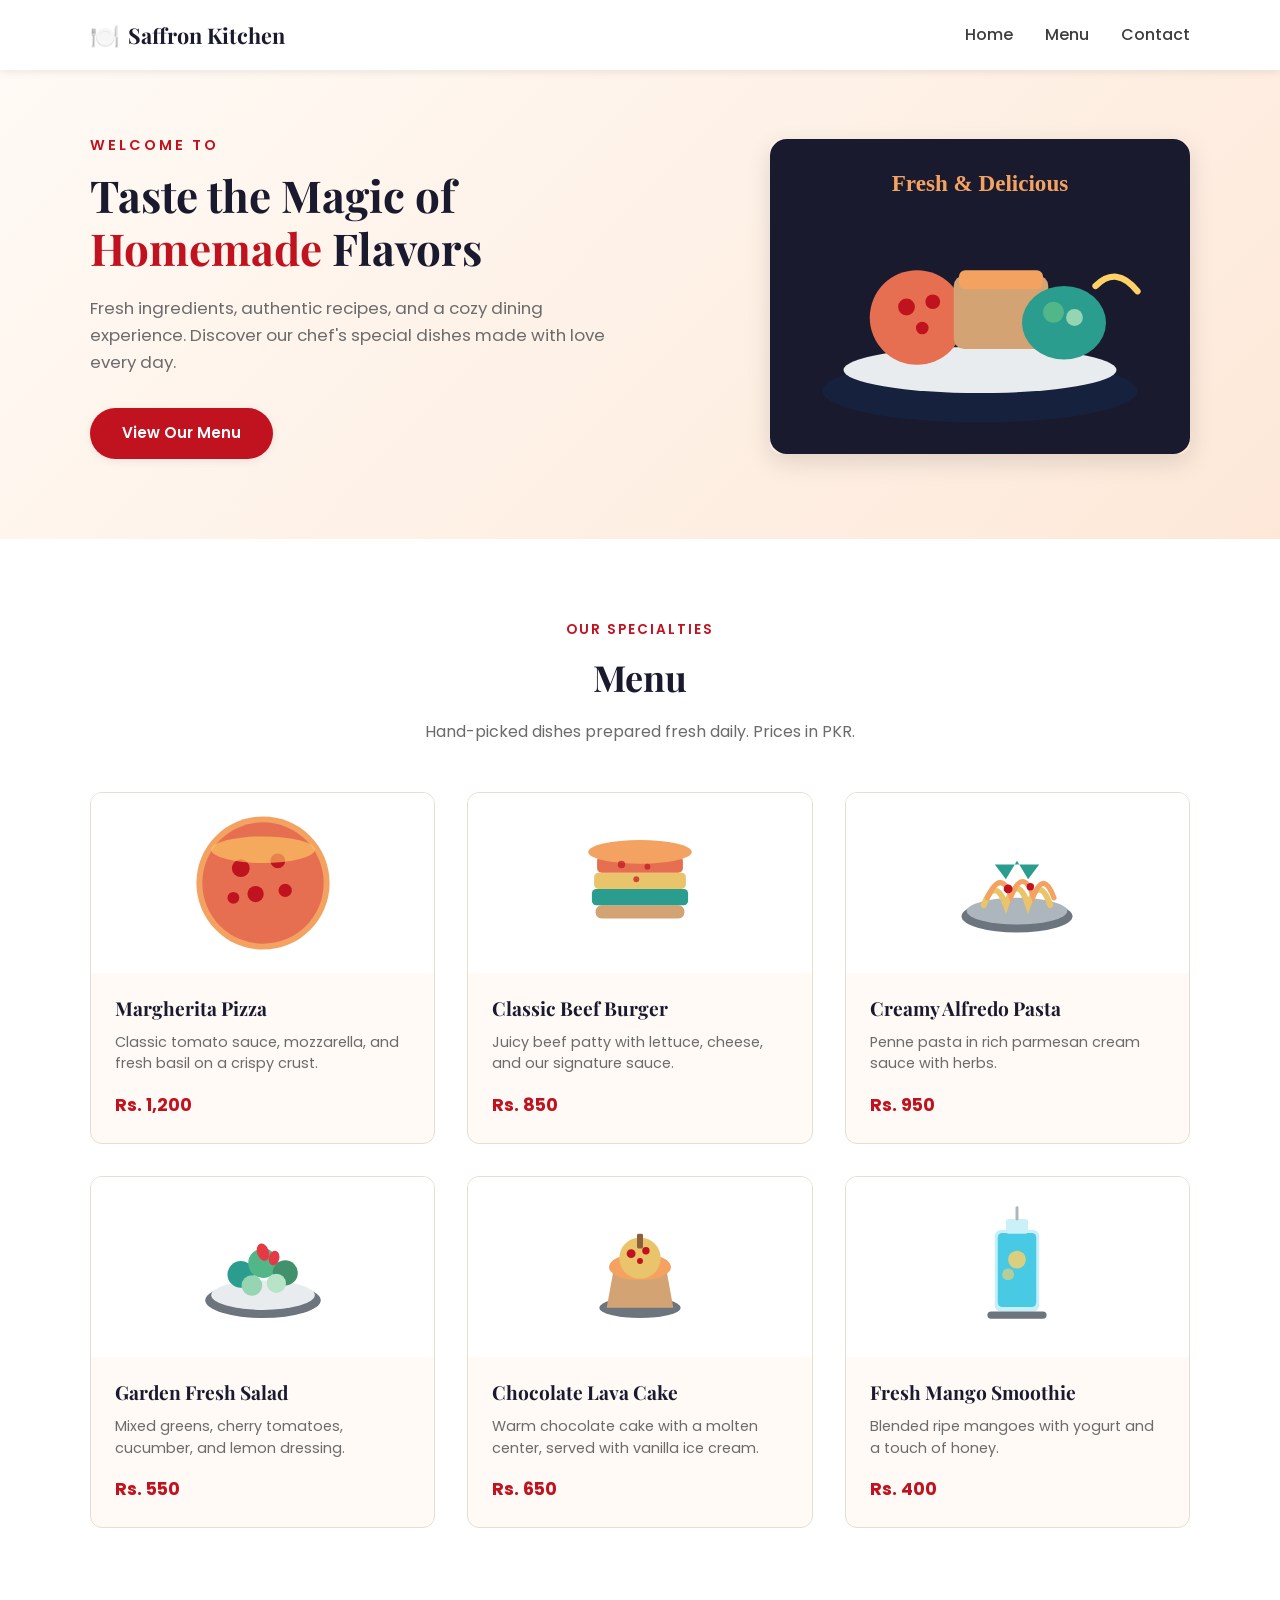
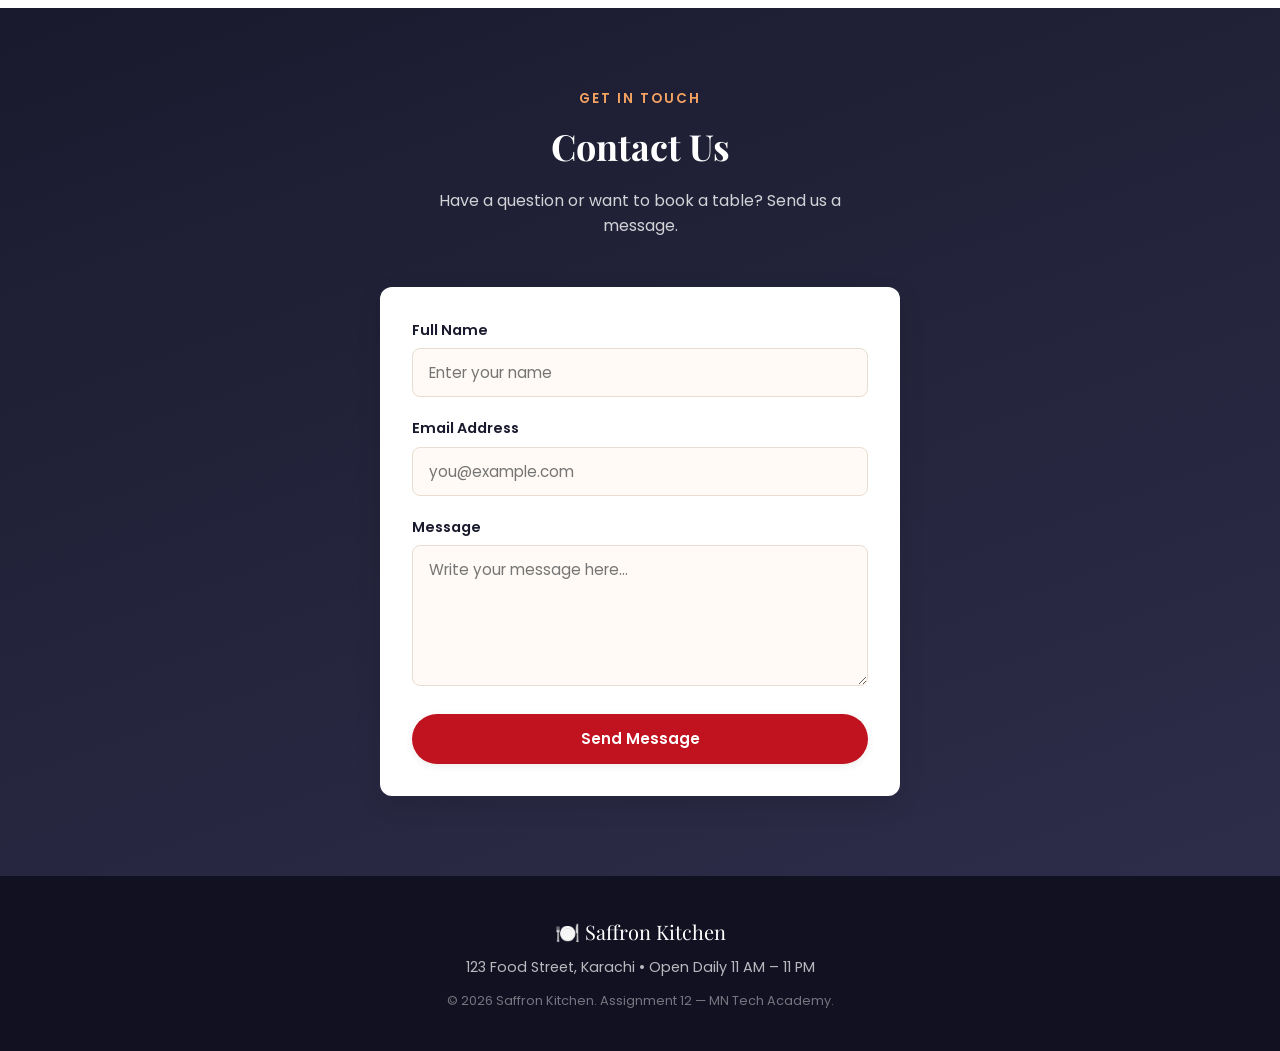
==== Assignment 12/index.html @ bcca0ea8 "Update assignment structure by adding missing files and organizing folders for clarity" ====
<!DOCTYPE html>
<html lang="en">
<head>
  <meta charset="UTF-8" />
  <meta name="viewport" content="width=device-width, initial-scale=1.0" />
  <meta name="description" content="Saffron Kitchen — Fresh food, warm atmosphere, and unforgettable flavors." />
  <title>Saffron Kitchen | Restaurant</title>
  <link rel="preconnect" href="https://fonts.googleapis.com" />
  <link rel="preconnect" href="https://fonts.gstatic.com" crossorigin />
  <link href="https://fonts.googleapis.com/css2?family=Playfair+Display:wght@600;700&family=Poppins:wght@400;500;600&display=swap" rel="stylesheet" />
  <link rel="stylesheet" href="style.css" />
</head>
<body>

  <!-- ==================== NAVBAR ==================== -->
  <header class="navbar">
    <div class="container navbar__inner">
      <a href="#home" class="navbar__logo">
        <span class="navbar__icon" aria-hidden="true">🍽️</span>
        Saffron Kitchen
      </a>

      <nav class="navbar__nav" aria-label="Main navigation">
        <ul class="navbar__menu">
          <li><a href="#home">Home</a></li>
          <li><a href="#menu">Menu</a></li>
          <li><a href="#contact">Contact</a></li>
        </ul>
      </nav>
    </div>
  </header>

  <main>

    <!-- ==================== HERO ==================== -->
    <section id="home" class="hero">
      <div class="container hero__inner">
        <div class="hero__content">
          <p class="hero__tagline">Welcome to</p>
          <h1 class="hero__title">Taste the Magic of <span>Homemade</span> Flavors</h1>
          <p class="hero__text">
            Fresh ingredients, authentic recipes, and a cozy dining experience.
            Discover our chef's special dishes made with love every day.
          </p>
          <a href="#menu" class="btn btn--primary">View Our Menu</a>
        </div>

        <div class="hero__image">
          <img src="images/hero-food.svg" alt="A colorful platter of restaurant food" />
        </div>
      </div>
    </section>

    <!-- ==================== MENU ==================== -->
    <section id="menu" class="menu">
      <div class="container">
        <header class="section-header">
          <p class="section-header__tag">Our Specialties</p>
          <h2 class="section-header__title">Menu</h2>
          <p class="section-header__text">
            Hand-picked dishes prepared fresh daily. Prices in PKR.
          </p>
        </header>

        <div class="menu__grid">

          <article class="menu-card">
            <img src="images/pizza.svg" alt="Margherita Pizza" class="menu-card__img" />
            <div class="menu-card__body">
              <h3 class="menu-card__title">Margherita Pizza</h3>
              <p class="menu-card__desc">Classic tomato sauce, mozzarella, and fresh basil on a crispy crust.</p>
              <p class="menu-card__price">Rs. 1,200</p>
            </div>
          </article>

          <article class="menu-card">
            <img src="images/burger.svg" alt="Classic Beef Burger" class="menu-card__img" />
            <div class="menu-card__body">
              <h3 class="menu-card__title">Classic Beef Burger</h3>
              <p class="menu-card__desc">Juicy beef patty with lettuce, cheese, and our signature sauce.</p>
              <p class="menu-card__price">Rs. 850</p>
            </div>
          </article>

          <article class="menu-card">
            <img src="images/pasta.svg" alt="Creamy Alfredo Pasta" class="menu-card__img" />
            <div class="menu-card__body">
              <h3 class="menu-card__title">Creamy Alfredo Pasta</h3>
              <p class="menu-card__desc">Penne pasta in rich parmesan cream sauce with herbs.</p>
              <p class="menu-card__price">Rs. 950</p>
            </div>
          </article>

          <article class="menu-card">
            <img src="images/salad.svg" alt="Garden Fresh Salad" class="menu-card__img" />
            <div class="menu-card__body">
              <h3 class="menu-card__title">Garden Fresh Salad</h3>
              <p class="menu-card__desc">Mixed greens, cherry tomatoes, cucumber, and lemon dressing.</p>
              <p class="menu-card__price">Rs. 550</p>
            </div>
          </article>

          <article class="menu-card">
            <img src="images/dessert.svg" alt="Chocolate Lava Cake" class="menu-card__img" />
            <div class="menu-card__body">
              <h3 class="menu-card__title">Chocolate Lava Cake</h3>
              <p class="menu-card__desc">Warm chocolate cake with a molten center, served with vanilla ice cream.</p>
              <p class="menu-card__price">Rs. 650</p>
            </div>
          </article>

          <article class="menu-card">
            <img src="images/drink.svg" alt="Fresh Mango Smoothie" class="menu-card__img" />
            <div class="menu-card__body">
              <h3 class="menu-card__title">Fresh Mango Smoothie</h3>
              <p class="menu-card__desc">Blended ripe mangoes with yogurt and a touch of honey.</p>
              <p class="menu-card__price">Rs. 400</p>
            </div>
          </article>

        </div>
      </div>
    </section>

    <!-- ==================== CONTACT ==================== -->
    <section id="contact" class="contact">
      <div class="container contact__inner">
        <header class="section-header section-header--light">
          <p class="section-header__tag">Get in Touch</p>
          <h2 class="section-header__title">Contact Us</h2>
          <p class="section-header__text">
            Have a question or want to book a table? Send us a message.
          </p>
        </header>

        <form class="contact-form" action="#" method="post">
          <div class="form-group">
            <label for="name">Full Name</label>
            <input type="text" id="name" name="name" placeholder="Enter your name" required />
          </div>

          <div class="form-group">
            <label for="email">Email Address</label>
            <input type="email" id="email" name="email" placeholder="you@example.com" required />
          </div>

          <div class="form-group">
            <label for="message">Message</label>
            <textarea id="message" name="message" rows="5" placeholder="Write your message here..." required></textarea>
          </div>

          <button type="submit" class="btn btn--primary btn--full">Send Message</button>
        </form>
      </div>
    </section>

  </main>

  <!-- ==================== FOOTER ==================== -->
  <footer class="footer">
    <div class="container footer__inner">
      <p class="footer__brand">🍽️ Saffron Kitchen</p>
      <p class="footer__text">123 Food Street, Karachi &bull; Open Daily 11 AM – 11 PM</p>
      <p class="footer__copy">&copy; 2026 Saffron Kitchen. Assignment 12 — MN Tech Academy.</p>
    </div>
  </footer>

</body>
</html>
---- Assignment 12/style.css ----
/* ============================================
   Assignment 12 — Restaurant Website
   MN Tech Academy
   ============================================ */

/* ---------- CSS Variables ---------- */
:root {
  --color-primary: #c1121f;
  --color-primary-dark: #9b0f19;
  --color-accent: #f4a261;
  --color-dark: #1a1a2e;
  --color-text: #3d3d3d;
  --color-text-light: #6b6b6b;
  --color-bg: #fffaf5;
  --color-white: #ffffff;
  --color-border: #e8ddd0;
  --font-heading: "Playfair Display", Georgia, serif;
  --font-body: "Poppins", Arial, sans-serif;
  --shadow-sm: 0 2px 8px rgba(0, 0, 0, 0.08);
  --shadow-md: 0 8px 24px rgba(0, 0, 0, 0.12);
  --radius: 12px;
  --transition: 0.25s ease;
}

/* ---------- Reset & Base ---------- */
*,
*::before,
*::after {
  box-sizing: border-box;
  margin: 0;
  padding: 0;
}

html {
  scroll-behavior: smooth;
}

body {
  font-family: var(--font-body);
  font-size: 1rem;
  line-height: 1.6;
  color: var(--color-text);
  background-color: var(--color-bg);
}

img {
  max-width: 100%;
  height: auto;
  display: block;
}

a {
  text-decoration: none;
  color: inherit;
  transition: color var(--transition);
}

ul {
  list-style: none;
}

/* ---------- Utility ---------- */
.container {
  width: 100%;
  max-width: 1140px;
  margin: 0 auto;
  padding: 0 1.25rem;
}

/* ---------- Buttons ---------- */
.btn {
  display: inline-block;
  padding: 0.85rem 2rem;
  border: none;
  border-radius: 50px;
  font-family: var(--font-body);
  font-size: 0.95rem;
  font-weight: 600;
  cursor: pointer;
  transition: background-color var(--transition), transform var(--transition), box-shadow var(--transition);
}

.btn--primary {
  background-color: var(--color-primary);
  color: var(--color-white);
  box-shadow: var(--shadow-sm);
}

.btn--primary:hover {
  background-color: var(--color-primary-dark);
  transform: translateY(-2px);
  box-shadow: var(--shadow-md);
}

.btn--full {
  width: 100%;
}

/* ---------- Section Header ---------- */
.section-header {
  text-align: center;
  margin-bottom: 3rem;
}

.section-header__tag {
  font-size: 0.85rem;
  font-weight: 600;
  text-transform: uppercase;
  letter-spacing: 2px;
  color: var(--color-primary);
  margin-bottom: 0.5rem;
}

.section-header__title {
  font-family: var(--font-heading);
  font-size: 2.25rem;
  color: var(--color-dark);
  margin-bottom: 0.75rem;
}

.section-header__text {
  color: var(--color-text-light);
  max-width: 480px;
  margin: 0 auto;
}

.section-header--light .section-header__title {
  color: var(--color-white);
}

.section-header--light .section-header__tag {
  color: var(--color-accent);
}

.section-header--light .section-header__text {
  color: rgba(255, 255, 255, 0.8);
}

/* ============================================
   NAVBAR
   ============================================ */
.navbar {
  position: sticky;
  top: 0;
  z-index: 100;
  background-color: var(--color-white);
  box-shadow: var(--shadow-sm);
}

.navbar__inner {
  display: flex;
  align-items: center;
  justify-content: space-between;
  padding: 1rem 1.25rem;
}

.navbar__logo {
  display: flex;
  align-items: center;
  gap: 0.5rem;
  font-family: var(--font-heading);
  font-size: 1.35rem;
  font-weight: 700;
  color: var(--color-dark);
}

.navbar__icon {
  font-size: 1.5rem;
}

.navbar__menu {
  display: flex;
  gap: 2rem;
}

.navbar__menu a {
  font-weight: 500;
  color: var(--color-text);
  position: relative;
}

.navbar__menu a::after {
  content: "";
  position: absolute;
  bottom: -4px;
  left: 0;
  width: 0;
  height: 2px;
  background-color: var(--color-primary);
  transition: width var(--transition);
}

.navbar__menu a:hover {
  color: var(--color-primary);
}

.navbar__menu a:hover::after {
  width: 100%;
}

/* ============================================
   HERO
   ============================================ */
.hero {
  padding: 4rem 0 5rem;
  background: linear-gradient(135deg, #fffaf5 0%, #fde8d8 100%);
}

.hero__inner {
  display: flex;
  align-items: center;
  justify-content: space-between;
  gap: 3rem;
}

.hero__content {
  flex: 1;
  max-width: 540px;
}

.hero__tagline {
  font-size: 0.9rem;
  font-weight: 600;
  text-transform: uppercase;
  letter-spacing: 3px;
  color: var(--color-primary);
  margin-bottom: 0.75rem;
}

.hero__title {
  font-family: var(--font-heading);
  font-size: 2.75rem;
  line-height: 1.2;
  color: var(--color-dark);
  margin-bottom: 1.25rem;
}

.hero__title span {
  color: var(--color-primary);
}

.hero__text {
  color: var(--color-text-light);
  margin-bottom: 2rem;
  font-size: 1.05rem;
}

.hero__image {
  flex: 1;
  max-width: 420px;
}

.hero__image img {
  border-radius: var(--radius);
  box-shadow: var(--shadow-md);
}

/* ============================================
   MENU
   ============================================ */
.menu {
  padding: 5rem 0;
  background-color: var(--color-white);
}

.menu__grid {
  display: grid;
  grid-template-columns: repeat(3, 1fr);
  gap: 2rem;
}

.menu-card {
  background-color: var(--color-bg);
  border: 1px solid var(--color-border);
  border-radius: var(--radius);
  overflow: hidden;
  transition: transform var(--transition), box-shadow var(--transition);
}

.menu-card:hover {
  transform: translateY(-6px);
  box-shadow: var(--shadow-md);
}

.menu-card__img {
  width: 100%;
  height: 180px;
  object-fit: contain;
  background-color: var(--color-white);
  padding: 1rem;
}

.menu-card__body {
  padding: 1.25rem 1.5rem 1.5rem;
}

.menu-card__title {
  font-family: var(--font-heading);
  font-size: 1.2rem;
  color: var(--color-dark);
  margin-bottom: 0.5rem;
}

.menu-card__desc {
  font-size: 0.9rem;
  color: var(--color-text-light);
  margin-bottom: 1rem;
  line-height: 1.5;
}

.menu-card__price {
  font-size: 1.1rem;
  font-weight: 700;
  color: var(--color-primary);
}

/* ============================================
   CONTACT
   ============================================ */
.contact {
  padding: 5rem 0;
  background: linear-gradient(160deg, var(--color-dark) 0%, #2d2d4a 100%);
}

.contact__inner {
  max-width: 560px;
  margin: 0 auto;
}

.contact-form {
  background-color: var(--color-white);
  padding: 2rem;
  border-radius: var(--radius);
  box-shadow: var(--shadow-md);
}

.form-group {
  margin-bottom: 1.25rem;
}

.form-group label {
  display: block;
  font-size: 0.9rem;
  font-weight: 600;
  color: var(--color-dark);
  margin-bottom: 0.4rem;
}

.form-group input,
.form-group textarea {
  width: 100%;
  padding: 0.75rem 1rem;
  border: 1px solid var(--color-border);
  border-radius: 8px;
  font-family: var(--font-body);
  font-size: 0.95rem;
  color: var(--color-text);
  background-color: var(--color-bg);
  transition: border-color var(--transition), box-shadow var(--transition);
}

.form-group input:focus,
.form-group textarea:focus {
  outline: none;
  border-color: var(--color-primary);
  box-shadow: 0 0 0 3px rgba(193, 18, 31, 0.15);
}

.form-group textarea {
  resize: vertical;
  min-height: 120px;
}

/* ============================================
   FOOTER
   ============================================ */
.footer {
  background-color: #111122;
  color: rgba(255, 255, 255, 0.7);
  padding: 2.5rem 0;
  text-align: center;
}

.footer__brand {
  font-family: var(--font-heading);
  font-size: 1.25rem;
  color: var(--color-white);
  margin-bottom: 0.5rem;
}

.footer__text {
  font-size: 0.9rem;
  margin-bottom: 0.75rem;
}

.footer__copy {
  font-size: 0.8rem;
  opacity: 0.6;
}

/* ============================================
   RESPONSIVE — Tablet
   ============================================ */
@media (max-width: 900px) {
  .hero__inner {
    flex-direction: column;
    text-align: center;
  }

  .hero__content {
    max-width: 100%;
  }

  .hero__image {
    max-width: 360px;
  }

  .menu__grid {
    grid-template-columns: repeat(2, 1fr);
    gap: 1.5rem;
  }
}

/* ============================================
   RESPONSIVE — Mobile
   ============================================ */
@media (max-width: 600px) {
  .navbar__inner {
    flex-direction: column;
    gap: 0.75rem;
    padding: 0.85rem 1.25rem;
  }

  .navbar__menu {
    gap: 1.25rem;
  }

  .hero {
    padding: 2.5rem 0 3rem;
  }

  .hero__title {
    font-size: 2rem;
  }

  .hero__text {
    font-size: 0.95rem;
  }

  .section-header__title {
    font-size: 1.75rem;
  }

  .menu {
    padding: 3.5rem 0;
  }

  .menu__grid {
    grid-template-columns: 1fr;
    gap: 1.25rem;
  }

  .contact {
    padding: 3.5rem 0;
  }

  .contact-form {
    padding: 1.5rem;
  }
}
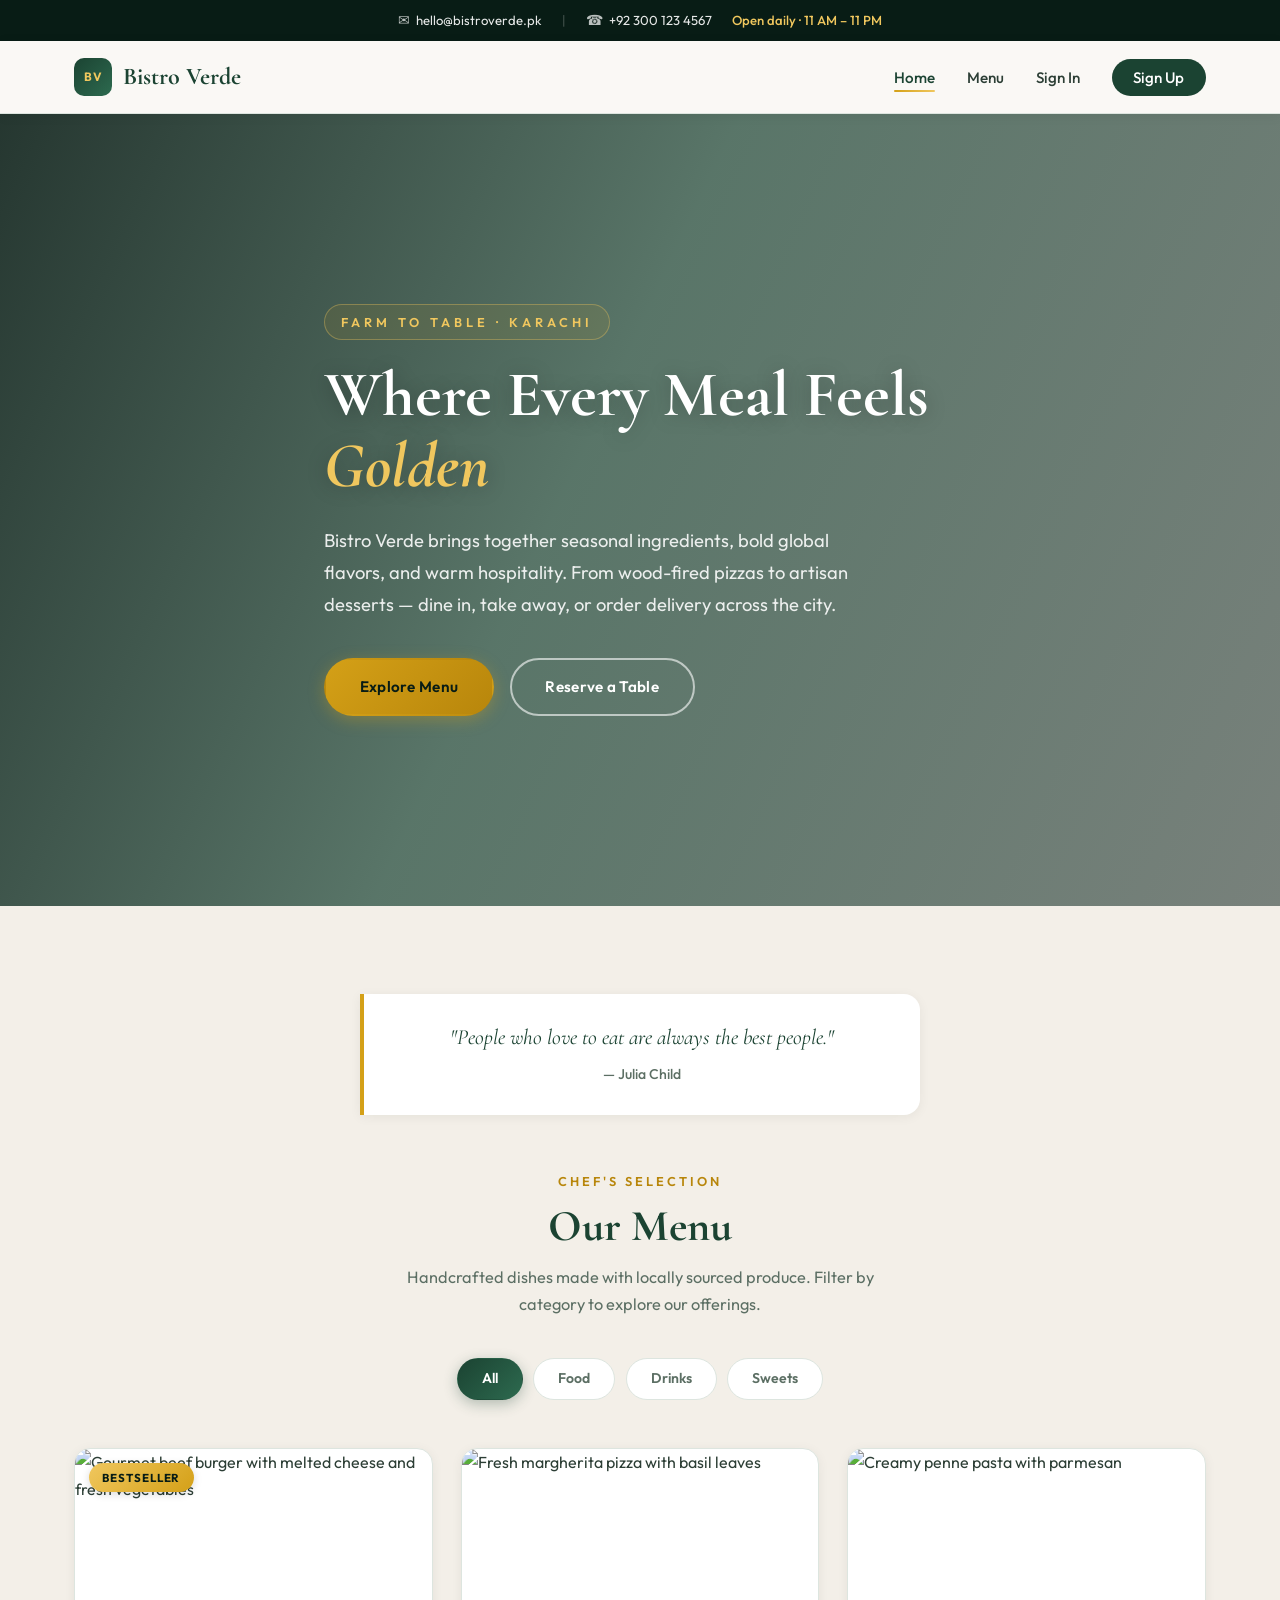
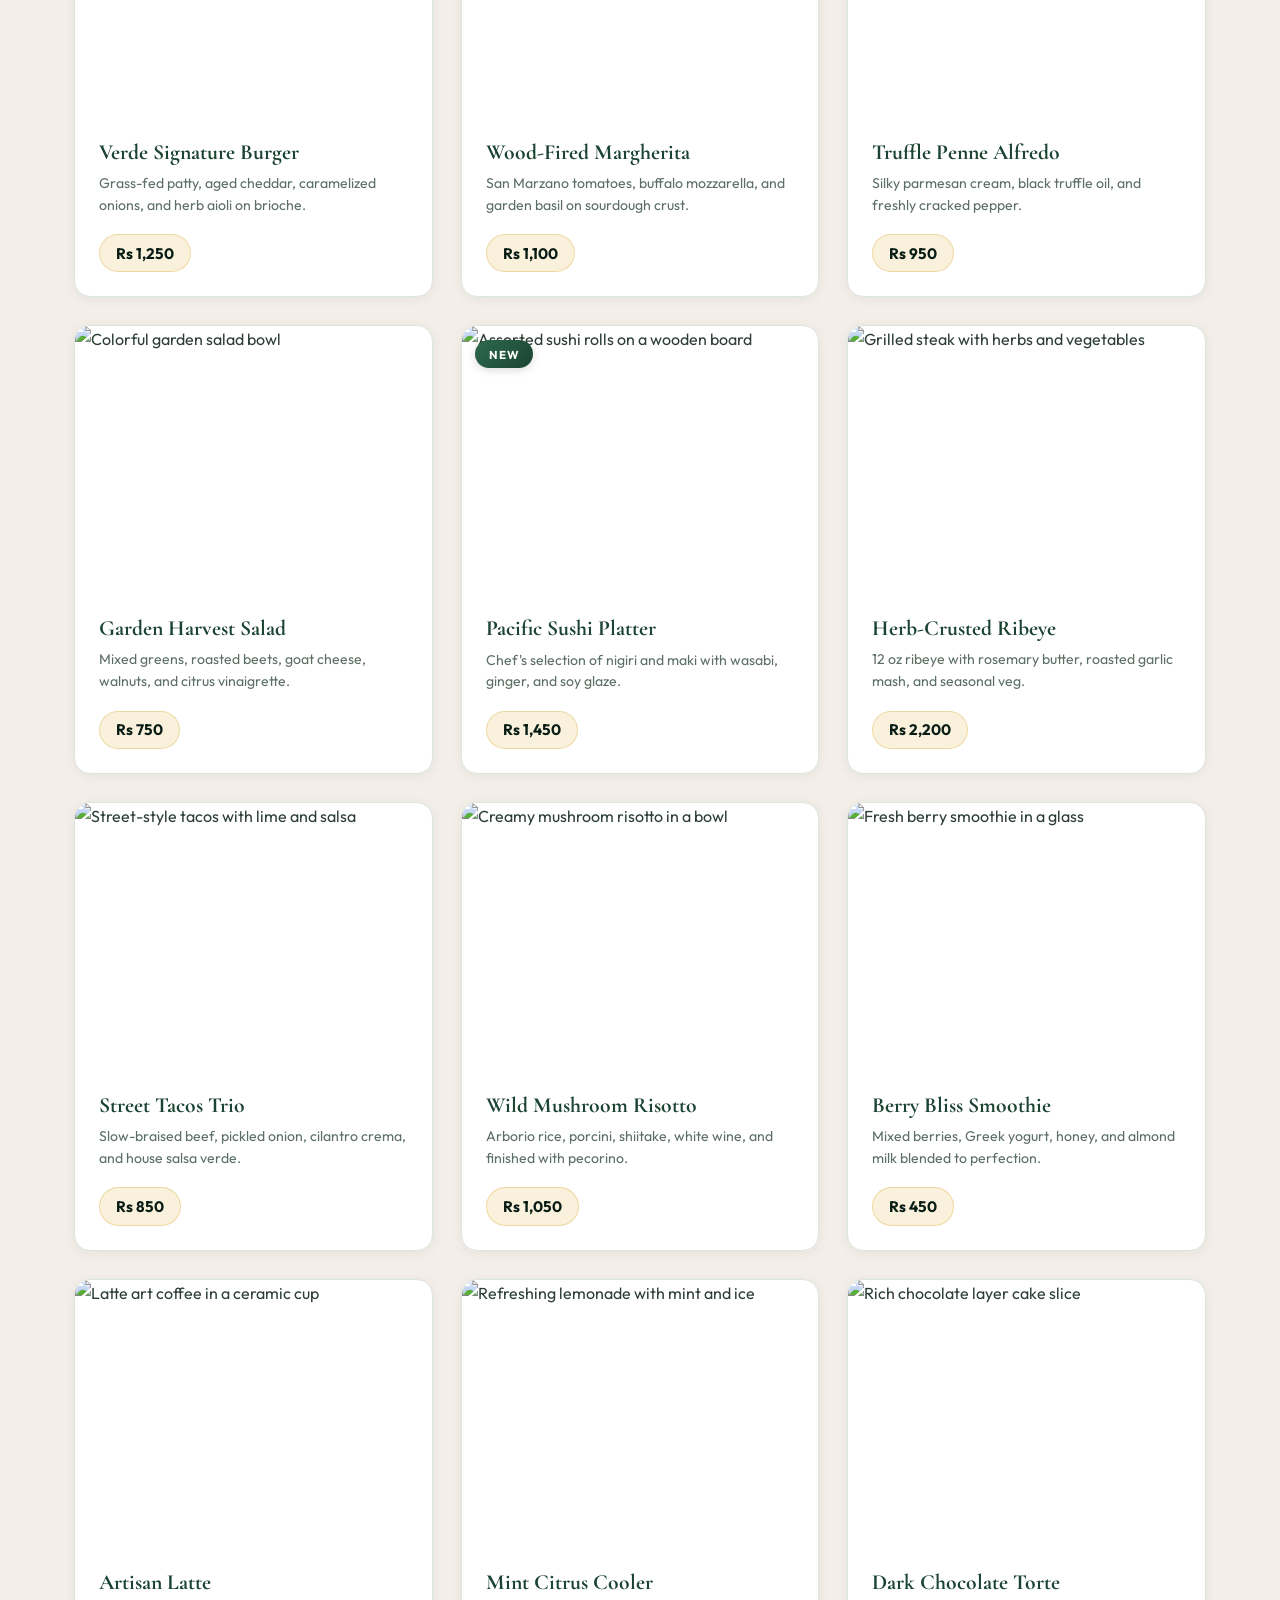
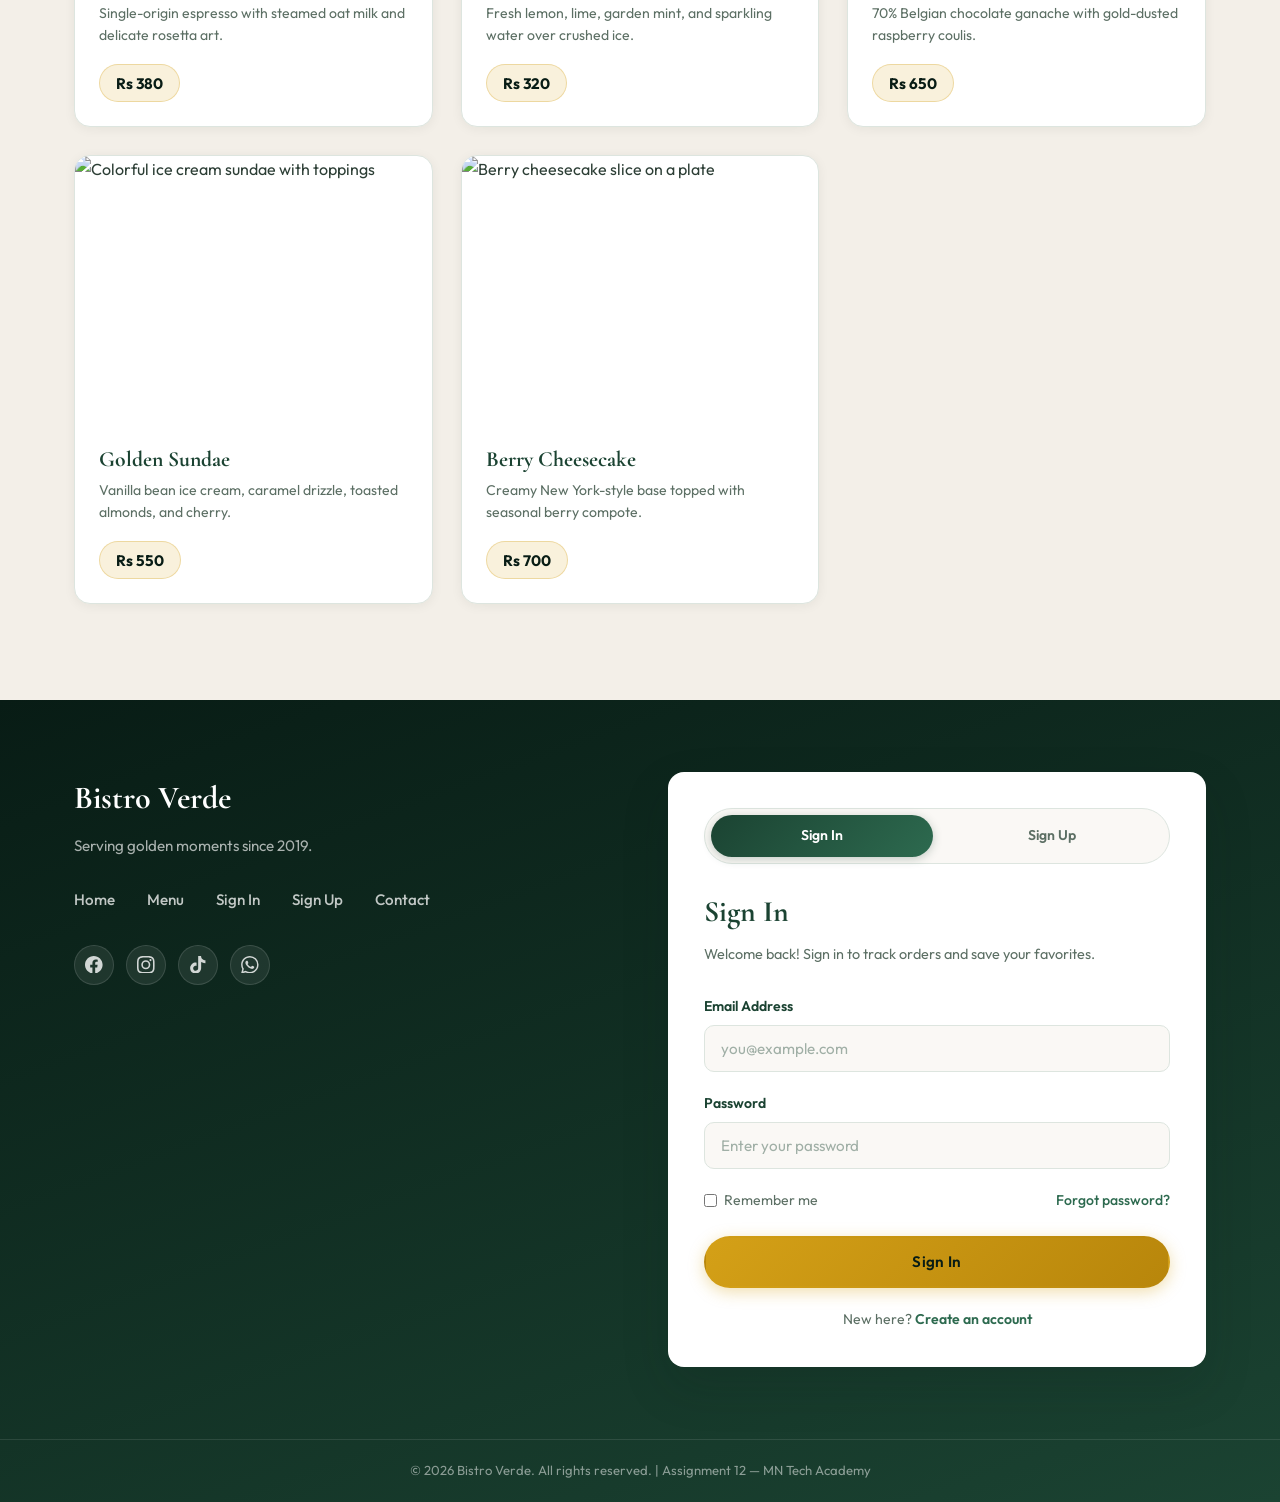
==== commit 344f5c3c: "Revamp restaurant website to reflect new branding for Bistro Verde, including updated meta tags, sty" ====
--- a/Assignment 12/index.html
+++ b/Assignment 12/index.html
@@ -3,28 +3,45 @@
 <head>
   <meta charset="UTF-8" />
   <meta name="viewport" content="width=device-width, initial-scale=1.0" />
-  <meta name="description" content="Saffron Kitchen — Fresh food, warm atmosphere, and unforgettable flavors." />
-  <title>Saffron Kitchen | Restaurant</title>
+  <meta name="description" content="Bistro Verde — Farm-fresh flavors, golden hospitality, and modern dining in Karachi." />
+  <title>Bistro Verde | Restaurant &amp; Cafe</title>
   <link rel="preconnect" href="https://fonts.googleapis.com" />
   <link rel="preconnect" href="https://fonts.gstatic.com" crossorigin />
-  <link href="https://fonts.googleapis.com/css2?family=Playfair+Display:wght@600;700&family=Poppins:wght@400;500;600&display=swap" rel="stylesheet" />
+  <link href="https://fonts.googleapis.com/css2?family=Cormorant+Garamond:wght@600;700&family=Outfit:wght@400;500;600;700&display=swap" rel="stylesheet" />
   <link rel="stylesheet" href="style.css" />
 </head>
 <body>
+
+  <!-- ==================== TOP UTILITY BAR ==================== -->
+  <div class="utility-bar">
+    <div class="container utility-bar__inner">
+      <a href="mailto:hello@bistroverde.pk" class="utility-bar__link">
+        <span class="utility-bar__icon" aria-hidden="true">✉</span>
+        hello@bistroverde.pk
+      </a>
+      <span class="utility-bar__divider" aria-hidden="true">|</span>
+      <a href="tel:+923001234567" class="utility-bar__link">
+        <span class="utility-bar__icon" aria-hidden="true">☎</span>
+        +92 300 123 4567
+      </a>
+      <span class="utility-bar__hours">Open daily · 11 AM – 11 PM</span>
+    </div>
+  </div>
 
   <!-- ==================== NAVBAR ==================== -->
   <header class="navbar">
     <div class="container navbar__inner">
       <a href="#home" class="navbar__logo">
-        <span class="navbar__icon" aria-hidden="true">🍽️</span>
-        Saffron Kitchen
+        <span class="navbar__logo-mark" aria-hidden="true">BV</span>
+        Bistro Verde
       </a>
 
       <nav class="navbar__nav" aria-label="Main navigation">
         <ul class="navbar__menu">
-          <li><a href="#home">Home</a></li>
-          <li><a href="#menu">Menu</a></li>
-          <li><a href="#contact">Contact</a></li>
+          <li><a href="#home" class="navbar__link navbar__link--active">Home</a></li>
+          <li><a href="#menu" class="navbar__link">Menu</a></li>
+          <li><a href="#login" class="navbar__link">Sign In</a></li>
+          <li><a href="#signup" class="navbar__link navbar__link--cta">Sign Up</a></li>
         </ul>
       </nav>
     </div>
@@ -33,20 +50,20 @@
   <main>
 
     <!-- ==================== HERO ==================== -->
-    <section id="home" class="hero">
-      <div class="container hero__inner">
-        <div class="hero__content">
-          <p class="hero__tagline">Welcome to</p>
-          <h1 class="hero__title">Taste the Magic of <span>Homemade</span> Flavors</h1>
-          <p class="hero__text">
-            Fresh ingredients, authentic recipes, and a cozy dining experience.
-            Discover our chef's special dishes made with love every day.
-          </p>
-          <a href="#menu" class="btn btn--primary">View Our Menu</a>
-        </div>
-
-        <div class="hero__image">
-          <img src="images/hero-food.svg" alt="A colorful platter of restaurant food" />
+    <section id="home" class="hero" aria-label="Welcome banner">
+      <div class="hero__bg" role="img" aria-label="Elegant restaurant table setting"></div>
+      <div class="hero__overlay"></div>
+      <div class="container hero__content">
+        <p class="hero__eyebrow">Farm to Table · Karachi</p>
+        <h1 class="hero__title">Where Every Meal Feels <span>Golden</span></h1>
+        <p class="hero__text">
+          Bistro Verde brings together seasonal ingredients, bold global flavors,
+          and warm hospitality. From wood-fired pizzas to artisan desserts —
+          dine in, take away, or order delivery across the city.
+        </p>
+        <div class="hero__actions">
+          <a href="#menu" class="btn btn--accent">Explore Menu</a>
+          <a href="#login" class="btn btn--outline">Reserve a Table</a>
         </div>
       </div>
     </section>
@@ -54,114 +71,424 @@
     <!-- ==================== MENU ==================== -->
     <section id="menu" class="menu">
       <div class="container">
+
+        <blockquote class="menu__quote">
+          <p>"People who love to eat are always the best people."</p>
+          <cite>— Julia Child</cite>
+        </blockquote>
+
         <header class="section-header">
-          <p class="section-header__tag">Our Specialties</p>
-          <h2 class="section-header__title">Menu</h2>
+          <p class="section-header__tag">Chef's Selection</p>
+          <h2 class="section-header__title">Our Menu</h2>
           <p class="section-header__text">
-            Hand-picked dishes prepared fresh daily. Prices in PKR.
+            Handcrafted dishes made with locally sourced produce. Filter by category to explore our offerings.
           </p>
         </header>
 
-        <div class="menu__grid">
-
-          <article class="menu-card">
-            <img src="images/pizza.svg" alt="Margherita Pizza" class="menu-card__img" />
-            <div class="menu-card__body">
-              <h3 class="menu-card__title">Margherita Pizza</h3>
-              <p class="menu-card__desc">Classic tomato sauce, mozzarella, and fresh basil on a crispy crust.</p>
-              <p class="menu-card__price">Rs. 1,200</p>
-            </div>
-          </article>
-
-          <article class="menu-card">
-            <img src="images/burger.svg" alt="Classic Beef Burger" class="menu-card__img" />
-            <div class="menu-card__body">
-              <h3 class="menu-card__title">Classic Beef Burger</h3>
-              <p class="menu-card__desc">Juicy beef patty with lettuce, cheese, and our signature sauce.</p>
-              <p class="menu-card__price">Rs. 850</p>
-            </div>
-          </article>
-
-          <article class="menu-card">
-            <img src="images/pasta.svg" alt="Creamy Alfredo Pasta" class="menu-card__img" />
-            <div class="menu-card__body">
-              <h3 class="menu-card__title">Creamy Alfredo Pasta</h3>
-              <p class="menu-card__desc">Penne pasta in rich parmesan cream sauce with herbs.</p>
-              <p class="menu-card__price">Rs. 950</p>
-            </div>
-          </article>
-
-          <article class="menu-card">
-            <img src="images/salad.svg" alt="Garden Fresh Salad" class="menu-card__img" />
-            <div class="menu-card__body">
-              <h3 class="menu-card__title">Garden Fresh Salad</h3>
-              <p class="menu-card__desc">Mixed greens, cherry tomatoes, cucumber, and lemon dressing.</p>
-              <p class="menu-card__price">Rs. 550</p>
-            </div>
-          </article>
-
-          <article class="menu-card">
-            <img src="images/dessert.svg" alt="Chocolate Lava Cake" class="menu-card__img" />
-            <div class="menu-card__body">
-              <h3 class="menu-card__title">Chocolate Lava Cake</h3>
-              <p class="menu-card__desc">Warm chocolate cake with a molten center, served with vanilla ice cream.</p>
-              <p class="menu-card__price">Rs. 650</p>
-            </div>
-          </article>
-
-          <article class="menu-card">
-            <img src="images/drink.svg" alt="Fresh Mango Smoothie" class="menu-card__img" />
-            <div class="menu-card__body">
-              <h3 class="menu-card__title">Fresh Mango Smoothie</h3>
-              <p class="menu-card__desc">Blended ripe mangoes with yogurt and a touch of honey.</p>
-              <p class="menu-card__price">Rs. 400</p>
-            </div>
-          </article>
-
+        <div class="menu-filter-wrap">
+          <input type="radio" name="menu-filter" id="filter-all" class="menu-filters__input" checked />
+          <input type="radio" name="menu-filter" id="filter-food" class="menu-filters__input" />
+          <input type="radio" name="menu-filter" id="filter-drinks" class="menu-filters__input" />
+          <input type="radio" name="menu-filter" id="filter-sweets" class="menu-filters__input" />
+
+          <nav class="menu-filters" aria-label="Menu categories">
+            <label for="filter-all" class="menu-filters__pill">All</label>
+            <label for="filter-food" class="menu-filters__pill">Food</label>
+            <label for="filter-drinks" class="menu-filters__pill">Drinks</label>
+            <label for="filter-sweets" class="menu-filters__pill">Sweets</label>
+          </nav>
+
+          <div class="menu__grid">
+
+          <!-- FOOD -->
+          <article class="menu-card menu-card--food">
+            <div class="menu-card__image-wrap">
+              <img
+                src="https://images.unsplash.com/photo-1568901346375-23c9450c58cd?w=600&h=420&fit=crop&q=80"
+                alt="Gourmet beef burger with melted cheese and fresh vegetables"
+                class="menu-card__img"
+                loading="lazy"
+              />
+              <span class="menu-card__badge">Bestseller</span>
+            </div>
+            <div class="menu-card__body">
+              <h3 class="menu-card__title">Verde Signature Burger</h3>
+              <p class="menu-card__desc">Grass-fed patty, aged cheddar, caramelized onions, and herb aioli on brioche.</p>
+              <span class="menu-card__price">Rs 1,250</span>
+            </div>
+          </article>
+
+          <article class="menu-card menu-card--food">
+            <div class="menu-card__image-wrap">
+              <img
+                src="https://images.unsplash.com/photo-1513104890138-7c749659a591?w=600&h=420&fit=crop&q=80"
+                alt="Fresh margherita pizza with basil leaves"
+                class="menu-card__img"
+                loading="lazy"
+              />
+            </div>
+            <div class="menu-card__body">
+              <h3 class="menu-card__title">Wood-Fired Margherita</h3>
+              <p class="menu-card__desc">San Marzano tomatoes, buffalo mozzarella, and garden basil on sourdough crust.</p>
+              <span class="menu-card__price">Rs 1,100</span>
+            </div>
+          </article>
+
+          <article class="menu-card menu-card--food">
+            <div class="menu-card__image-wrap">
+              <img
+                src="https://images.unsplash.com/photo-1621996346565-e3dbc646d9a9?w=600&h=420&fit=crop&q=80"
+                alt="Creamy penne pasta with parmesan"
+                class="menu-card__img"
+                loading="lazy"
+              />
+            </div>
+            <div class="menu-card__body">
+              <h3 class="menu-card__title">Truffle Penne Alfredo</h3>
+              <p class="menu-card__desc">Silky parmesan cream, black truffle oil, and freshly cracked pepper.</p>
+              <span class="menu-card__price">Rs 950</span>
+            </div>
+          </article>
+
+          <article class="menu-card menu-card--food">
+            <div class="menu-card__image-wrap">
+              <img
+                src="https://images.unsplash.com/photo-1512621776951-a57141f2eefd?w=600&h=420&fit=crop&q=80"
+                alt="Colorful garden salad bowl"
+                class="menu-card__img"
+                loading="lazy"
+              />
+            </div>
+            <div class="menu-card__body">
+              <h3 class="menu-card__title">Garden Harvest Salad</h3>
+              <p class="menu-card__desc">Mixed greens, roasted beets, goat cheese, walnuts, and citrus vinaigrette.</p>
+              <span class="menu-card__price">Rs 750</span>
+            </div>
+          </article>
+
+          <article class="menu-card menu-card--food">
+            <div class="menu-card__image-wrap">
+              <img
+                src="https://images.unsplash.com/photo-1553621042-f6e147245754?w=600&h=420&fit=crop&q=80"
+                alt="Assorted sushi rolls on a wooden board"
+                class="menu-card__img"
+                loading="lazy"
+              />
+              <span class="menu-card__badge menu-card__badge--new">New</span>
+            </div>
+            <div class="menu-card__body">
+              <h3 class="menu-card__title">Pacific Sushi Platter</h3>
+              <p class="menu-card__desc">Chef's selection of nigiri and maki with wasabi, ginger, and soy glaze.</p>
+              <span class="menu-card__price">Rs 1,450</span>
+            </div>
+          </article>
+
+          <article class="menu-card menu-card--food">
+            <div class="menu-card__image-wrap">
+              <img
+                src="https://images.unsplash.com/photo-1546833999-b9f581a1996d?w=600&h=420&fit=crop&q=80"
+                alt="Grilled steak with herbs and vegetables"
+                class="menu-card__img"
+                loading="lazy"
+              />
+            </div>
+            <div class="menu-card__body">
+              <h3 class="menu-card__title">Herb-Crusted Ribeye</h3>
+              <p class="menu-card__desc">12 oz ribeye with rosemary butter, roasted garlic mash, and seasonal veg.</p>
+              <span class="menu-card__price">Rs 2,200</span>
+            </div>
+          </article>
+
+          <article class="menu-card menu-card--food">
+            <div class="menu-card__image-wrap">
+              <img
+                src="https://images.unsplash.com/photo-1565299624946-b28f40a0ae38?w=600&h=420&fit=crop&q=80"
+                alt="Street-style tacos with lime and salsa"
+                class="menu-card__img"
+                loading="lazy"
+              />
+            </div>
+            <div class="menu-card__body">
+              <h3 class="menu-card__title">Street Tacos Trio</h3>
+              <p class="menu-card__desc">Slow-braised beef, pickled onion, cilantro crema, and house salsa verde.</p>
+              <span class="menu-card__price">Rs 850</span>
+            </div>
+          </article>
+
+          <article class="menu-card menu-card--food">
+            <div class="menu-card__image-wrap">
+              <img
+                src="https://images.unsplash.com/photo-1476124369491-e7addf5db371?w=600&h=420&fit=crop&q=80"
+                alt="Creamy mushroom risotto in a bowl"
+                class="menu-card__img"
+                loading="lazy"
+              />
+            </div>
+            <div class="menu-card__body">
+              <h3 class="menu-card__title">Wild Mushroom Risotto</h3>
+              <p class="menu-card__desc">Arborio rice, porcini, shiitake, white wine, and finished with pecorino.</p>
+              <span class="menu-card__price">Rs 1,050</span>
+            </div>
+          </article>
+
+          <!-- DRINKS -->
+          <article class="menu-card menu-card--drinks">
+            <div class="menu-card__image-wrap">
+              <img
+                src="https://images.unsplash.com/photo-1553530666-ba11a7da3888?w=600&h=420&fit=crop&q=80"
+                alt="Fresh berry smoothie in a glass"
+                class="menu-card__img"
+                loading="lazy"
+              />
+            </div>
+            <div class="menu-card__body">
+              <h3 class="menu-card__title">Berry Bliss Smoothie</h3>
+              <p class="menu-card__desc">Mixed berries, Greek yogurt, honey, and almond milk blended to perfection.</p>
+              <span class="menu-card__price">Rs 450</span>
+            </div>
+          </article>
+
+          <article class="menu-card menu-card--drinks">
+            <div class="menu-card__image-wrap">
+              <img
+                src="https://images.unsplash.com/photo-1461023058943-07fcbe16d735?w=600&h=420&fit=crop&q=80"
+                alt="Latte art coffee in a ceramic cup"
+                class="menu-card__img"
+                loading="lazy"
+              />
+            </div>
+            <div class="menu-card__body">
+              <h3 class="menu-card__title">Artisan Latte</h3>
+              <p class="menu-card__desc">Single-origin espresso with steamed oat milk and delicate rosetta art.</p>
+              <span class="menu-card__price">Rs 380</span>
+            </div>
+          </article>
+
+          <article class="menu-card menu-card--drinks">
+            <div class="menu-card__image-wrap">
+              <img
+                src="https://images.unsplash.com/photo-1621263764928-df1444c5e859?w=600&h=420&fit=crop&q=80"
+                alt="Refreshing lemonade with mint and ice"
+                class="menu-card__img"
+                loading="lazy"
+              />
+            </div>
+            <div class="menu-card__body">
+              <h3 class="menu-card__title">Mint Citrus Cooler</h3>
+              <p class="menu-card__desc">Fresh lemon, lime, garden mint, and sparkling water over crushed ice.</p>
+              <span class="menu-card__price">Rs 320</span>
+            </div>
+          </article>
+
+          <!-- SWEETS -->
+          <article class="menu-card menu-card--sweets">
+            <div class="menu-card__image-wrap">
+              <img
+                src="https://images.unsplash.com/photo-1578985545062-69928b1d9587?w=600&h=420&fit=crop&q=80"
+                alt="Rich chocolate layer cake slice"
+                class="menu-card__img"
+                loading="lazy"
+              />
+            </div>
+            <div class="menu-card__body">
+              <h3 class="menu-card__title">Dark Chocolate Torte</h3>
+              <p class="menu-card__desc">70% Belgian chocolate ganache with gold-dusted raspberry coulis.</p>
+              <span class="menu-card__price">Rs 650</span>
+            </div>
+          </article>
+
+          <article class="menu-card menu-card--sweets">
+            <div class="menu-card__image-wrap">
+              <img
+                src="https://images.unsplash.com/photo-1563805042-7684c019e1cb?w=600&h=420&fit=crop&q=80"
+                alt="Colorful ice cream sundae with toppings"
+                class="menu-card__img"
+                loading="lazy"
+              />
+            </div>
+            <div class="menu-card__body">
+              <h3 class="menu-card__title">Golden Sundae</h3>
+              <p class="menu-card__desc">Vanilla bean ice cream, caramel drizzle, toasted almonds, and cherry.</p>
+              <span class="menu-card__price">Rs 550</span>
+            </div>
+          </article>
+
+          <article class="menu-card menu-card--sweets">
+            <div class="menu-card__image-wrap">
+              <img
+                src="https://images.unsplash.com/photo-1551024506-0bccd828d307?w=600&h=420&fit=crop&q=80"
+                alt="Berry cheesecake slice on a plate"
+                class="menu-card__img"
+                loading="lazy"
+              />
+            </div>
+            <div class="menu-card__body">
+              <h3 class="menu-card__title">Berry Cheesecake</h3>
+              <p class="menu-card__desc">Creamy New York-style base topped with seasonal berry compote.</p>
+              <span class="menu-card__price">Rs 700</span>
+            </div>
+          </article>
+
+        </div>
         </div>
       </div>
     </section>
 
-    <!-- ==================== CONTACT ==================== -->
-    <section id="contact" class="contact">
-      <div class="container contact__inner">
-        <header class="section-header section-header--light">
-          <p class="section-header__tag">Get in Touch</p>
-          <h2 class="section-header__title">Contact Us</h2>
-          <p class="section-header__text">
-            Have a question or want to book a table? Send us a message.
-          </p>
-        </header>
-
-        <form class="contact-form" action="#" method="post">
-          <div class="form-group">
-            <label for="name">Full Name</label>
-            <input type="text" id="name" name="name" placeholder="Enter your name" required />
+  </main>
+
+  <!-- ==================== FOOTER / AUTH ==================== -->
+  <footer id="auth" class="footer">
+    <div class="container footer__main">
+      <div class="footer__info">
+        <a href="#home" class="footer__brand">Bistro Verde</a>
+        <p class="footer__tagline">Serving golden moments since 2019.</p>
+
+        <nav aria-label="Footer navigation">
+          <ul class="footer__nav">
+            <li><a href="#home">Home</a></li>
+            <li><a href="#menu">Menu</a></li>
+            <li><a href="#login">Sign In</a></li>
+            <li><a href="#signup">Sign Up</a></li>
+            <li><a href="mailto:hello@bistroverde.pk">Contact</a></li>
+          </ul>
+        </nav>
+
+        <div class="footer__social" aria-label="Social media links">
+          <a href="#" class="footer__social-link" aria-label="Facebook">
+            <svg viewBox="0 0 24 24" aria-hidden="true"><path d="M24 12.073c0-6.627-5.373-12-12-12s-12 5.373-12 12c0 5.99 4.388 10.954 10.125 11.854v-8.385H7.078v-3.47h3.047V9.43c0-3.007 1.792-4.669 4.533-4.669 1.312 0 2.686.235 2.686.235v2.953H15.83c-1.491 0-1.956.925-1.956 1.874v2.25h3.328l-.532 3.47h-2.796v8.385C19.612 23.027 24 18.062 24 12.073z"/></svg>
+          </a>
+          <a href="#" class="footer__social-link" aria-label="Instagram">
+            <svg viewBox="0 0 24 24" aria-hidden="true"><path d="M12 2.163c3.204 0 3.584.012 4.85.07 3.252.148 4.771 1.691 4.919 4.919.058 1.265.069 1.645.069 4.849 0 3.205-.012 3.584-.069 4.849-.149 3.225-1.664 4.771-4.919 4.919-1.266.058-1.644.07-4.85.07-3.204 0-3.584-.012-4.849-.07-3.26-.149-4.771-1.699-4.919-4.92-.058-1.265-.07-1.644-.07-4.849 0-3.204.013-3.583.07-4.849.149-3.227 1.664-4.771 4.919-4.919 1.266-.057 1.645-.069 4.849-.069zM12 0C8.741 0 8.333.014 7.053.072 2.695.272.273 2.69.073 7.052.014 8.333 0 8.741 0 12c0 3.259.014 3.668.072 4.948.2 4.358 2.618 6.78 6.98 6.98C8.333 23.986 8.741 24 12 24c3.259 0 3.668-.014 4.948-.072 4.354-.2 6.782-2.618 6.979-6.98.059-1.28.073-1.689.073-4.948 0-3.259-.014-3.667-.072-4.947-.196-4.354-2.617-6.78-6.979-6.98C15.668.014 15.259 0 12 0zm0 5.838a6.162 6.162 0 100 12.324 6.162 6.162 0 000-12.324zM12 16a4 4 0 110-8 4 4 0 010 8zm6.406-11.845a1.44 1.44 0 100 2.881 1.44 1.44 0 000-2.881z"/></svg>
+          </a>
+          <a href="#" class="footer__social-link" aria-label="TikTok">
+            <svg viewBox="0 0 24 24" aria-hidden="true"><path d="M12.525.02c1.31-.02 2.61-.01 3.91-.02.08 1.53.63 3.09 1.75 4.17 1.12 1.11 2.7 1.62 4.24 1.79v4.03c-1.44-.05-2.89-.35-4.2-.97-.57-.26-1.1-.59-1.62-.93-.01 2.92.01 5.84-.02 8.75-.08 1.4-.54 2.79-1.35 3.94-1.31 1.92-3.58 3.17-5.91 3.21-1.43.08-2.86-.31-4.08-1.03-2.02-1.19-3.44-3.37-3.65-5.71-.02-.5-.03-1-.01-1.49.18-1.9 1.12-3.72 2.58-4.96 1.66-1.44 3.98-2.13 6.15-1.72.02 1.48-.04 2.96-.04 4.44-.99-.32-2.15-.15-3.02.37-.63.41-1.11 1.04-1.36 1.75-.21.51-.15 1.07-.14 1.61.24 1.64 1.82 3.02 3.5 2.87 1.12-.01 2.19-.66 2.77-1.61.19-.33.4-.67.41-1.06.1-1.79.06-3.57.07-5.36.01-4.03-.01-8.05.02-12.07z"/></svg>
+          </a>
+          <a href="https://wa.me/923001234567" class="footer__social-link" aria-label="WhatsApp">
+            <svg viewBox="0 0 24 24" aria-hidden="true"><path d="M17.472 14.382c-.297-.149-1.758-.867-2.03-.967-.273-.099-.471-.148-.67.15-.197.297-.767.966-.94 1.164-.173.199-.347.223-.644.075-.297-.15-1.255-.463-2.39-1.475-.883-.788-1.48-1.761-1.653-2.059-.173-.297-.018-.458.13-.606.134-.133.298-.347.446-.52.149-.174.198-.298.298-.497.099-.198.05-.371-.025-.52-.075-.149-.669-1.612-.916-2.207-.242-.579-.487-.5-.669-.51-.173-.008-.371-.01-.57-.01-.198 0-.52.074-.792.372-.272.297-1.04 1.016-1.04 2.479 0 1.462 1.065 2.875 1.213 3.074.149.198 2.096 3.2 5.077 4.487.709.306 1.262.489 1.694.625.712.227 1.36.195 1.871.118.571-.085 1.758-.719 2.006-1.413.248-.694.248-1.289.173-1.413-.074-.124-.272-.198-.57-.347m-5.421 7.403h-.004a9.87 9.87 0 01-5.031-1.378l-.361-.214-3.741.982.998-3.648-.235-.374a9.86 9.86 0 01-1.51-5.26c.001-5.45 4.436-9.884 9.888-9.884 2.64 0 5.122 1.03 6.988 2.898a9.825 9.825 0 012.893 6.994c-.003 5.45-4.435 9.884-9.881 9.884m8.413-18.297A11.815 11.815 0 0012.05 0C5.495 0 .16 5.335.157 11.892c0 2.096.547 4.142 1.588 5.945L.057 24l6.305-1.654a11.882 11.882 0 005.683 1.448h.005c6.554 0 11.89-5.335 11.893-11.893a11.821 11.821 0 00-3.48-8.413z"/></svg>
+          </a>
+        </div>
+      </div>
+
+      <div class="footer__form-wrap auth-section">
+        <nav class="auth-tabs" aria-label="Account options">
+          <a href="#login" class="auth-tabs__link">Sign In</a>
+          <a href="#signup" class="auth-tabs__link">Sign Up</a>
+        </nav>
+
+        <!-- Login panel -->
+        <div id="login" class="auth-panel auth-panel--login">
+          <h2 class="footer__form-title">Sign In</h2>
+          <p class="footer__form-subtitle">Welcome back! Sign in to track orders and save your favorites.</p>
+
+          <form class="auth-form" action="#login-success" method="get">
+            <div class="form-group">
+              <label for="signin-email">Email Address</label>
+              <input type="email" id="signin-email" name="email" placeholder="you@example.com" autocomplete="email" required />
+            </div>
+
+            <div class="form-group">
+              <label for="signin-password">Password</label>
+              <input type="password" id="signin-password" name="password" placeholder="Enter your password" autocomplete="current-password" minlength="6" required />
+            </div>
+
+            <div class="auth-form__options">
+              <label class="auth-form__remember">
+                <input type="checkbox" name="remember" />
+                Remember me
+              </label>
+              <a href="#forgot-password" class="auth-form__forgot">Forgot password?</a>
+            </div>
+
+            <button type="submit" class="btn btn--accent btn--full">Sign In</button>
+          </form>
+
+          <p class="auth-form__switch">New here? <a href="#signup">Create an account</a></p>
+        </div>
+
+        <!-- Sign up panel -->
+        <div id="signup" class="auth-panel auth-panel--signup">
+          <h2 class="footer__form-title">Sign Up</h2>
+          <p class="footer__form-subtitle">Join Bistro Verde to order faster and unlock member rewards.</p>
+
+          <form class="auth-form" action="#signup-success" method="get">
+            <div class="form-group">
+              <label for="signup-name">Full Name</label>
+              <input type="text" id="signup-name" name="name" placeholder="Your full name" autocomplete="name" required />
+            </div>
+
+            <div class="form-group">
+              <label for="signup-email">Email Address</label>
+              <input type="email" id="signup-email" name="email" placeholder="you@example.com" autocomplete="email" required />
+            </div>
+
+            <div class="form-group">
+              <label for="signup-password">Password</label>
+              <input type="password" id="signup-password" name="password" placeholder="Create a password (min. 6 characters)" autocomplete="new-password" minlength="6" required />
+            </div>
+
+            <div class="form-group">
+              <label for="signup-confirm">Confirm Password</label>
+              <input type="password" id="signup-confirm" name="confirm_password" placeholder="Re-enter your password" autocomplete="new-password" minlength="6" required />
+            </div>
+
+            <button type="submit" class="btn btn--accent btn--full">Create Account</button>
+          </form>
+
+          <p class="auth-form__switch">Already have an account? <a href="#login">Sign in here</a></p>
+        </div>
+
+        <!-- Forgot password panel -->
+        <div id="forgot-password" class="auth-panel auth-panel--forgot">
+          <h2 class="footer__form-title">Reset Password</h2>
+          <p class="footer__form-subtitle">Enter your email and we will send you a reset link.</p>
+
+          <form class="auth-form" action="#forgot-success" method="get">
+            <div class="form-group">
+              <label for="forgot-email">Email Address</label>
+              <input type="email" id="forgot-email" name="email" placeholder="you@example.com" autocomplete="email" required />
+            </div>
+
+            <button type="submit" class="btn btn--accent btn--full">Send Reset Link</button>
+          </form>
+
+          <p class="auth-form__switch"><a href="#login">Back to Sign In</a></p>
+        </div>
+
+        <!-- Success messages -->
+        <div id="login-success" class="auth-panel auth-panel--success">
+          <div class="form-success">
+            <p class="form-success__icon" aria-hidden="true">✓</p>
+            <h2 class="footer__form-title">Welcome Back!</h2>
+            <p class="footer__form-subtitle">You have signed in successfully. Enjoy your next visit to Bistro Verde.</p>
+            <a href="#menu" class="btn btn--accent btn--full">Browse Menu</a>
+            <p class="auth-form__switch"><a href="#login">Sign in again</a></p>
           </div>
-
-          <div class="form-group">
-            <label for="email">Email Address</label>
-            <input type="email" id="email" name="email" placeholder="you@example.com" required />
+        </div>
+
+        <div id="signup-success" class="auth-panel auth-panel--success">
+          <div class="form-success">
+            <p class="form-success__icon" aria-hidden="true">✓</p>
+            <h2 class="footer__form-title">Account Created!</h2>
+            <p class="footer__form-subtitle">Thank you for joining Bistro Verde. Your account is ready to use.</p>
+            <a href="#login" class="btn btn--accent btn--full">Sign In Now</a>
           </div>
-
-          <div class="form-group">
-            <label for="message">Message</label>
-            <textarea id="message" name="message" rows="5" placeholder="Write your message here..." required></textarea>
+        </div>
+
+        <div id="forgot-success" class="auth-panel auth-panel--success">
+          <div class="form-success">
+            <p class="form-success__icon" aria-hidden="true">✓</p>
+            <h2 class="footer__form-title">Check Your Email</h2>
+            <p class="footer__form-subtitle">If an account exists for that address, a password reset link is on its way.</p>
+            <a href="#login" class="btn btn--accent btn--full">Back to Sign In</a>
           </div>
-
-          <button type="submit" class="btn btn--primary btn--full">Send Message</button>
-        </form>
+        </div>
       </div>
-    </section>
-
-  </main>
-
-  <!-- ==================== FOOTER ==================== -->
-  <footer class="footer">
-    <div class="container footer__inner">
-      <p class="footer__brand">🍽️ Saffron Kitchen</p>
-      <p class="footer__text">123 Food Street, Karachi &bull; Open Daily 11 AM – 11 PM</p>
-      <p class="footer__copy">&copy; 2026 Saffron Kitchen. Assignment 12 — MN Tech Academy.</p>
+    </div>
+
+    <div class="footer__bottom">
+      <div class="container">
+        <p>&copy; 2026 Bistro Verde. All rights reserved. | Assignment 12 — MN Tech Academy</p>
+      </div>
     </div>
   </footer>
 
--- a/Assignment 12/style.css
+++ b/Assignment 12/style.css
@@ -1,25 +1,32 @@
 /* ============================================
-   Assignment 12 — Restaurant Website
+   Assignment 12 — Bistro Verde Restaurant
    MN Tech Academy
+   Palette: Forest green + gold/amber + off-white
    ============================================ */
 
 /* ---------- CSS Variables ---------- */
 :root {
-  --color-primary: #c1121f;
-  --color-primary-dark: #9b0f19;
-  --color-accent: #f4a261;
-  --color-dark: #1a1a2e;
-  --color-text: #3d3d3d;
-  --color-text-light: #6b6b6b;
-  --color-bg: #fffaf5;
+  --color-primary: #1b4332;
+  --color-primary-light: #2d6a4f;
+  --color-primary-dark: #081c15;
+  --color-accent: #d4a017;
+  --color-accent-light: #f0c75e;
+  --color-accent-dark: #b8860b;
+  --color-dark: #0d1f17;
+  --color-text: #2c3e35;
+  --color-text-light: #5c6f64;
+  --color-bg: #faf8f5;
+  --color-bg-warm: #f3efe8;
   --color-white: #ffffff;
-  --color-border: #e8ddd0;
-  --font-heading: "Playfair Display", Georgia, serif;
-  --font-body: "Poppins", Arial, sans-serif;
-  --shadow-sm: 0 2px 8px rgba(0, 0, 0, 0.08);
-  --shadow-md: 0 8px 24px rgba(0, 0, 0, 0.12);
-  --radius: 12px;
-  --transition: 0.25s ease;
+  --color-border: #dde5df;
+  --font-heading: "Cormorant Garamond", Georgia, serif;
+  --font-body: "Outfit", Arial, sans-serif;
+  --shadow-sm: 0 2px 12px rgba(13, 31, 23, 0.06);
+  --shadow-md: 0 12px 32px rgba(13, 31, 23, 0.12);
+  --shadow-lg: 0 20px 48px rgba(13, 31, 23, 0.16);
+  --radius: 16px;
+  --radius-pill: 50px;
+  --transition: 0.3s cubic-bezier(0.4, 0, 0.2, 1);
 }
 
 /* ---------- Reset & Base ---------- */
@@ -38,9 +45,10 @@
 body {
   font-family: var(--font-body);
   font-size: 1rem;
-  line-height: 1.6;
+  line-height: 1.65;
   color: var(--color-text);
   background-color: var(--color-bg);
+  -webkit-font-smoothing: antialiased;
 }
 
 img {
@@ -52,7 +60,7 @@
 a {
   text-decoration: none;
   color: inherit;
-  transition: color var(--transition);
+  transition: color var(--transition), opacity var(--transition);
 }
 
 ul {
@@ -62,34 +70,52 @@
 /* ---------- Utility ---------- */
 .container {
   width: 100%;
-  max-width: 1140px;
+  max-width: 1180px;
   margin: 0 auto;
-  padding: 0 1.25rem;
+  padding: 0 1.5rem;
 }
 
 /* ---------- Buttons ---------- */
 .btn {
   display: inline-block;
-  padding: 0.85rem 2rem;
-  border: none;
-  border-radius: 50px;
+  padding: 0.9rem 2.1rem;
+  border: 2px solid transparent;
+  border-radius: var(--radius-pill);
   font-family: var(--font-body);
   font-size: 0.95rem;
   font-weight: 600;
+  letter-spacing: 0.02em;
   cursor: pointer;
-  transition: background-color var(--transition), transform var(--transition), box-shadow var(--transition);
-}
-
-.btn--primary {
-  background-color: var(--color-primary);
+  transition:
+    background-color var(--transition),
+    color var(--transition),
+    border-color var(--transition),
+    transform var(--transition),
+    box-shadow var(--transition);
+}
+
+.btn--accent {
+  background: linear-gradient(135deg, var(--color-accent) 0%, var(--color-accent-dark) 100%);
+  color: var(--color-primary-dark);
+  box-shadow: 0 4px 16px rgba(212, 160, 23, 0.35);
+}
+
+.btn--accent:hover {
+  background: linear-gradient(135deg, var(--color-accent-light) 0%, var(--color-accent) 100%);
+  transform: translateY(-2px);
+  box-shadow: 0 8px 24px rgba(212, 160, 23, 0.45);
+}
+
+.btn--outline {
+  background-color: transparent;
   color: var(--color-white);
-  box-shadow: var(--shadow-sm);
-}
-
-.btn--primary:hover {
-  background-color: var(--color-primary-dark);
+  border-color: rgba(255, 255, 255, 0.6);
+}
+
+.btn--outline:hover {
+  background-color: rgba(255, 255, 255, 0.12);
+  border-color: var(--color-white);
   transform: translateY(-2px);
-  box-shadow: var(--shadow-md);
 }
 
 .btn--full {
@@ -99,41 +125,76 @@
 /* ---------- Section Header ---------- */
 .section-header {
   text-align: center;
-  margin-bottom: 3rem;
+  margin-bottom: 2.5rem;
 }
 
 .section-header__tag {
-  font-size: 0.85rem;
+  font-size: 0.8rem;
   font-weight: 600;
   text-transform: uppercase;
-  letter-spacing: 2px;
-  color: var(--color-primary);
-  margin-bottom: 0.5rem;
+  letter-spacing: 3px;
+  color: var(--color-accent-dark);
+  margin-bottom: 0.6rem;
 }
 
 .section-header__title {
   font-family: var(--font-heading);
-  font-size: 2.25rem;
-  color: var(--color-dark);
+  font-size: clamp(2rem, 4vw, 2.75rem);
+  font-weight: 700;
+  color: var(--color-primary);
   margin-bottom: 0.75rem;
+  line-height: 1.15;
 }
 
 .section-header__text {
   color: var(--color-text-light);
-  max-width: 480px;
+  max-width: 520px;
   margin: 0 auto;
-}
-
-.section-header--light .section-header__title {
-  color: var(--color-white);
-}
-
-.section-header--light .section-header__tag {
-  color: var(--color-accent);
-}
-
-.section-header--light .section-header__text {
-  color: rgba(255, 255, 255, 0.8);
+  font-size: 1.02rem;
+}
+
+/* ============================================
+   TOP UTILITY BAR
+   ============================================ */
+.utility-bar {
+  background-color: var(--color-primary-dark);
+  color: rgba(255, 255, 255, 0.85);
+  font-size: 0.82rem;
+}
+
+.utility-bar__inner {
+  display: flex;
+  align-items: center;
+  justify-content: center;
+  flex-wrap: wrap;
+  gap: 0.75rem 1.25rem;
+  padding: 0.55rem 1.5rem;
+}
+
+.utility-bar__link {
+  display: inline-flex;
+  align-items: center;
+  gap: 0.4rem;
+  color: rgba(255, 255, 255, 0.9);
+}
+
+.utility-bar__link:hover {
+  color: var(--color-accent-light);
+}
+
+.utility-bar__icon {
+  font-size: 0.9rem;
+  opacity: 0.8;
+}
+
+.utility-bar__divider {
+  opacity: 0.35;
+  font-weight: 300;
+}
+
+.utility-bar__hours {
+  color: var(--color-accent-light);
+  font-weight: 500;
 }
 
 /* ============================================
@@ -143,7 +204,10 @@
   position: sticky;
   top: 0;
   z-index: 100;
-  background-color: var(--color-white);
+  background-color: rgba(250, 248, 245, 0.92);
+  backdrop-filter: blur(12px);
+  -webkit-backdrop-filter: blur(12px);
+  border-bottom: 1px solid var(--color-border);
   box-shadow: var(--shadow-sm);
 }
 
@@ -151,308 +215,824 @@
   display: flex;
   align-items: center;
   justify-content: space-between;
-  padding: 1rem 1.25rem;
+  padding: 1rem 1.5rem;
 }
 
 .navbar__logo {
   display: flex;
   align-items: center;
-  gap: 0.5rem;
+  gap: 0.65rem;
   font-family: var(--font-heading);
-  font-size: 1.35rem;
+  font-size: 1.5rem;
   font-weight: 700;
-  color: var(--color-dark);
-}
-
-.navbar__icon {
-  font-size: 1.5rem;
+  color: var(--color-primary);
+}
+
+.navbar__logo-mark {
+  display: inline-flex;
+  align-items: center;
+  justify-content: center;
+  width: 2.4rem;
+  height: 2.4rem;
+  background: linear-gradient(135deg, var(--color-primary) 0%, var(--color-primary-light) 100%);
+  color: var(--color-accent-light);
+  font-family: var(--font-body);
+  font-size: 0.75rem;
+  font-weight: 700;
+  letter-spacing: 0.05em;
+  border-radius: 10px;
 }
 
 .navbar__menu {
   display: flex;
+  align-items: center;
   gap: 2rem;
 }
 
-.navbar__menu a {
+.navbar__link {
   font-weight: 500;
+  font-size: 0.95rem;
   color: var(--color-text);
   position: relative;
 }
 
-.navbar__menu a::after {
+.navbar__link::after {
   content: "";
   position: absolute;
-  bottom: -4px;
+  bottom: -5px;
   left: 0;
   width: 0;
   height: 2px;
+  background: linear-gradient(90deg, var(--color-accent), var(--color-accent-light));
+  border-radius: 2px;
+  transition: width var(--transition);
+}
+
+.navbar__link:hover,
+.navbar__link--active {
+  color: var(--color-primary);
+}
+
+.navbar__link:hover::after,
+.navbar__link--active::after {
+  width: 100%;
+}
+
+.navbar__link--cta {
+  padding: 0.55rem 1.35rem;
   background-color: var(--color-primary);
-  transition: width var(--transition);
-}
-
-.navbar__menu a:hover {
-  color: var(--color-primary);
-}
-
-.navbar__menu a:hover::after {
-  width: 100%;
+  color: var(--color-white);
+  border-radius: var(--radius-pill);
+}
+
+.navbar__link--cta::after {
+  display: none;
+}
+
+.navbar__link--cta:hover {
+  background-color: var(--color-primary-light);
+  color: var(--color-white);
+  transform: translateY(-1px);
+  box-shadow: var(--shadow-sm);
 }
 
 /* ============================================
    HERO
    ============================================ */
 .hero {
-  padding: 4rem 0 5rem;
-  background: linear-gradient(135deg, #fffaf5 0%, #fde8d8 100%);
-}
-
-.hero__inner {
+  position: relative;
+  min-height: 88vh;
   display: flex;
   align-items: center;
-  justify-content: space-between;
-  gap: 3rem;
+  overflow: hidden;
+}
+
+.hero__bg {
+  position: absolute;
+  inset: 0;
+  background-image: url("https://images.unsplash.com/photo-1414235077428-338989a2e8c0?w=1920&h=1080&fit=crop&q=80");
+  background-size: cover;
+  background-position: center;
+  transform: scale(1.03);
+  transition: transform 8s ease;
+}
+
+.hero:hover .hero__bg {
+  transform: scale(1.06);
+}
+
+.hero__overlay {
+  position: absolute;
+  inset: 0;
+  background: linear-gradient(
+    115deg,
+    rgba(8, 28, 21, 0.88) 0%,
+    rgba(27, 67, 50, 0.72) 45%,
+    rgba(13, 31, 23, 0.55) 100%
+  );
 }
 
 .hero__content {
-  flex: 1;
-  max-width: 540px;
-}
-
-.hero__tagline {
-  font-size: 0.9rem;
+  position: relative;
+  z-index: 1;
+  max-width: 680px;
+  padding: 5rem 1.5rem;
+  color: var(--color-white);
+}
+
+.hero__eyebrow {
+  display: inline-block;
+  font-size: 0.8rem;
   font-weight: 600;
   text-transform: uppercase;
-  letter-spacing: 3px;
-  color: var(--color-primary);
-  margin-bottom: 0.75rem;
+  letter-spacing: 4px;
+  color: var(--color-accent-light);
+  margin-bottom: 1.25rem;
+  padding: 0.4rem 1rem;
+  border: 1px solid rgba(240, 199, 94, 0.35);
+  border-radius: var(--radius-pill);
+  background: rgba(212, 160, 23, 0.1);
 }
 
 .hero__title {
   font-family: var(--font-heading);
-  font-size: 2.75rem;
-  line-height: 1.2;
-  color: var(--color-dark);
-  margin-bottom: 1.25rem;
+  font-size: clamp(2.5rem, 6vw, 4rem);
+  font-weight: 700;
+  line-height: 1.1;
+  margin-bottom: 1.5rem;
+  text-shadow: 0 2px 20px rgba(0, 0, 0, 0.25);
 }
 
 .hero__title span {
-  color: var(--color-primary);
+  color: var(--color-accent-light);
+  font-style: italic;
 }
 
 .hero__text {
-  color: var(--color-text-light);
-  margin-bottom: 2rem;
-  font-size: 1.05rem;
-}
-
-.hero__image {
-  flex: 1;
-  max-width: 420px;
-}
-
-.hero__image img {
-  border-radius: var(--radius);
-  box-shadow: var(--shadow-md);
+  font-size: clamp(1rem, 2vw, 1.15rem);
+  line-height: 1.75;
+  color: rgba(255, 255, 255, 0.88);
+  margin-bottom: 2.25rem;
+  max-width: 560px;
+}
+
+.hero__actions {
+  display: flex;
+  flex-wrap: wrap;
+  gap: 1rem;
 }
 
 /* ============================================
    MENU
    ============================================ */
 .menu {
-  padding: 5rem 0;
+  padding: 5.5rem 0 6rem;
+  background-color: var(--color-bg-warm);
+}
+
+.menu__quote {
+  text-align: center;
+  max-width: 560px;
+  margin: 0 auto 3.5rem;
+  padding: 1.75rem 2rem;
   background-color: var(--color-white);
-}
-
+  border-left: 4px solid var(--color-accent);
+  border-radius: 0 var(--radius) var(--radius) 0;
+  box-shadow: var(--shadow-sm);
+}
+
+.menu__quote p {
+  font-family: var(--font-heading);
+  font-size: 1.35rem;
+  font-style: italic;
+  color: var(--color-primary);
+  margin-bottom: 0.5rem;
+  line-height: 1.4;
+}
+
+.menu__quote cite {
+  font-family: var(--font-body);
+  font-size: 0.88rem;
+  font-style: normal;
+  font-weight: 500;
+  color: var(--color-text-light);
+}
+
+/* ---------- Category Pills (CSS-only filter) ---------- */
+.menu-filter-wrap {
+  position: relative;
+}
+
+.menu-filters__input {
+  position: absolute;
+  width: 1px;
+  height: 1px;
+  padding: 0;
+  margin: -1px;
+  overflow: hidden;
+  clip: rect(0, 0, 0, 0);
+  white-space: nowrap;
+  border: 0;
+}
+
+.menu-filters {
+  display: flex;
+  flex-wrap: wrap;
+  justify-content: center;
+  gap: 0.65rem;
+  margin-bottom: 3rem;
+}
+
+.menu-filters__pill {
+  display: inline-block;
+  padding: 0.55rem 1.5rem;
+  font-size: 0.88rem;
+  font-weight: 600;
+  color: var(--color-text-light);
+  background-color: var(--color-white);
+  border: 1px solid var(--color-border);
+  border-radius: var(--radius-pill);
+  cursor: pointer;
+  transition:
+    background-color var(--transition),
+    color var(--transition),
+    border-color var(--transition),
+    box-shadow var(--transition),
+    transform var(--transition);
+}
+
+.menu-filters__pill:hover {
+  border-color: var(--color-primary-light);
+  color: var(--color-primary);
+  transform: translateY(-1px);
+}
+
+#filter-all:checked ~ .menu-filters label[for="filter-all"],
+#filter-food:checked ~ .menu-filters label[for="filter-food"],
+#filter-drinks:checked ~ .menu-filters label[for="filter-drinks"],
+#filter-sweets:checked ~ .menu-filters label[for="filter-sweets"] {
+  background: linear-gradient(135deg, var(--color-primary) 0%, var(--color-primary-light) 100%);
+  color: var(--color-white);
+  border-color: transparent;
+  box-shadow: 0 4px 14px rgba(27, 67, 50, 0.3);
+}
+
+#filter-food:checked ~ .menu__grid .menu-card:not(.menu-card--food),
+#filter-drinks:checked ~ .menu__grid .menu-card:not(.menu-card--drinks),
+#filter-sweets:checked ~ .menu__grid .menu-card:not(.menu-card--sweets) {
+  display: none;
+}
+
+/* ---------- Menu Grid & Cards ---------- */
 .menu__grid {
   display: grid;
   grid-template-columns: repeat(3, 1fr);
-  gap: 2rem;
+  gap: 1.75rem;
 }
 
 .menu-card {
-  background-color: var(--color-bg);
-  border: 1px solid var(--color-border);
+  background-color: var(--color-white);
   border-radius: var(--radius);
   overflow: hidden;
-  transition: transform var(--transition), box-shadow var(--transition);
+  border: 1px solid var(--color-border);
+  box-shadow: var(--shadow-sm);
+  transition:
+    transform var(--transition),
+    box-shadow var(--transition),
+    border-color var(--transition);
 }
 
 .menu-card:hover {
-  transform: translateY(-6px);
-  box-shadow: var(--shadow-md);
+  transform: translateY(-8px);
+  box-shadow: var(--shadow-lg);
+  border-color: rgba(212, 160, 23, 0.35);
+}
+
+.menu-card__image-wrap {
+  position: relative;
+  overflow: hidden;
+  aspect-ratio: 4 / 3;
 }
 
 .menu-card__img {
   width: 100%;
-  height: 180px;
-  object-fit: contain;
-  background-color: var(--color-white);
-  padding: 1rem;
+  height: 100%;
+  object-fit: cover;
+  transition: transform 0.5s ease;
+}
+
+.menu-card:hover .menu-card__img {
+  transform: scale(1.08);
+}
+
+.menu-card__badge {
+  position: absolute;
+  top: 0.85rem;
+  left: 0.85rem;
+  padding: 0.3rem 0.85rem;
+  font-size: 0.72rem;
+  font-weight: 700;
+  text-transform: uppercase;
+  letter-spacing: 0.08em;
+  color: var(--color-primary-dark);
+  background: linear-gradient(135deg, var(--color-accent-light) 0%, var(--color-accent) 100%);
+  border-radius: var(--radius-pill);
+  box-shadow: 0 2px 8px rgba(0, 0, 0, 0.15);
+}
+
+.menu-card__badge--new {
+  background: linear-gradient(135deg, var(--color-primary-light) 0%, var(--color-primary) 100%);
+  color: var(--color-white);
 }
 
 .menu-card__body {
-  padding: 1.25rem 1.5rem 1.5rem;
+  padding: 1.35rem 1.5rem 1.5rem;
 }
 
 .menu-card__title {
   font-family: var(--font-heading);
-  font-size: 1.2rem;
-  color: var(--color-dark);
+  font-size: 1.35rem;
+  font-weight: 700;
+  color: var(--color-primary);
+  margin-bottom: 0.45rem;
+  line-height: 1.25;
+}
+
+.menu-card__desc {
+  font-size: 0.88rem;
+  color: var(--color-text-light);
+  margin-bottom: 1.1rem;
+  line-height: 1.55;
+}
+
+.menu-card__price {
+  display: inline-block;
+  padding: 0.35rem 1rem;
+  font-size: 0.95rem;
+  font-weight: 700;
+  color: var(--color-primary-dark);
+  background-color: rgba(212, 160, 23, 0.15);
+  border: 1px solid rgba(212, 160, 23, 0.3);
+  border-radius: var(--radius-pill);
+}
+
+/* ============================================
+   FOOTER / SIGN IN
+   ============================================ */
+.footer {
+  background: linear-gradient(160deg, var(--color-primary-dark) 0%, var(--color-primary) 100%);
+  color: rgba(255, 255, 255, 0.8);
+}
+
+.footer__main {
+  display: grid;
+  grid-template-columns: 1fr 1fr;
+  gap: 3.5rem;
+  padding: 4.5rem 1.5rem;
+  align-items: start;
+}
+
+.footer__brand {
+  display: inline-block;
+  font-family: var(--font-heading);
+  font-size: 2rem;
+  font-weight: 700;
+  color: var(--color-white);
   margin-bottom: 0.5rem;
 }
 
-.menu-card__desc {
+.footer__brand:hover {
+  color: var(--color-accent-light);
+}
+
+.footer__tagline {
+  font-size: 0.95rem;
+  margin-bottom: 1.75rem;
+  color: rgba(255, 255, 255, 0.65);
+}
+
+.footer__nav {
+  display: flex;
+  flex-wrap: wrap;
+  gap: 1.25rem 2rem;
+  margin-bottom: 2rem;
+}
+
+.footer__nav a {
+  font-weight: 500;
+  font-size: 0.95rem;
+  color: rgba(255, 255, 255, 0.75);
+}
+
+.footer__nav a:hover {
+  color: var(--color-accent-light);
+}
+
+.footer__social {
+  display: flex;
+  gap: 0.75rem;
+}
+
+.footer__social-link {
+  display: flex;
+  align-items: center;
+  justify-content: center;
+  width: 2.5rem;
+  height: 2.5rem;
+  background-color: rgba(255, 255, 255, 0.08);
+  border: 1px solid rgba(255, 255, 255, 0.12);
+  border-radius: 50%;
+  transition:
+    background-color var(--transition),
+    transform var(--transition),
+    border-color var(--transition);
+}
+
+.footer__social-link svg {
+  width: 1.1rem;
+  height: 1.1rem;
+  fill: rgba(255, 255, 255, 0.8);
+  transition: fill var(--transition);
+}
+
+.footer__social-link:hover {
+  background-color: var(--color-accent);
+  border-color: var(--color-accent);
+  transform: translateY(-3px);
+}
+
+.footer__social-link:hover svg {
+  fill: var(--color-primary-dark);
+}
+
+/* ---------- Sign-in Form ---------- */
+.footer__form-wrap {
+  background-color: var(--color-white);
+  padding: 2.25rem;
+  border-radius: var(--radius);
+  box-shadow: var(--shadow-lg);
+  color: var(--color-text);
+}
+
+.footer__form-title {
+  font-family: var(--font-heading);
+  font-size: 1.85rem;
+  font-weight: 700;
+  color: var(--color-primary);
+  margin-bottom: 0.4rem;
+}
+
+.footer__form-subtitle {
   font-size: 0.9rem;
   color: var(--color-text-light);
+  margin-bottom: 1.75rem;
+}
+
+/* ---------- Auth Forms (CSS-only tabs & panels) ---------- */
+.auth-section {
+  scroll-margin-top: 5rem;
+}
+
+.auth-panel {
+  scroll-margin-top: 5rem;
+}
+
+.auth-section:has(#login-success:target) .auth-tabs,
+.auth-section:has(#signup-success:target) .auth-tabs,
+.auth-section:has(#forgot-success:target) .auth-tabs {
+  display: none;
+}
+
+.auth-tabs {
+  display: flex;
+  gap: 0.5rem;
+  margin-bottom: 1.5rem;
+  padding: 0.35rem;
+  background-color: var(--color-bg);
+  border-radius: var(--radius-pill);
+  border: 1px solid var(--color-border);
+}
+
+.auth-tabs__link {
+  flex: 1;
+  text-align: center;
+  padding: 0.6rem 1rem;
+  font-size: 0.88rem;
+  font-weight: 600;
+  color: var(--color-text-light);
+  border-radius: var(--radius-pill);
+  transition:
+    background-color var(--transition),
+    color var(--transition),
+    box-shadow var(--transition);
+}
+
+.auth-tabs__link:hover {
+  color: var(--color-primary);
+}
+
+.auth-section:not(:has(#signup:target)):not(:has(#forgot-password:target)):not(:has(#login-success:target)):not(:has(#signup-success:target)):not(:has(#forgot-success:target)) .auth-tabs__link[href="#login"],
+.auth-section:has(#login:target) .auth-tabs__link[href="#login"],
+.auth-section:has(#login-success:target) .auth-tabs__link[href="#login"] {
+  background: linear-gradient(135deg, var(--color-primary) 0%, var(--color-primary-light) 100%);
+  color: var(--color-white);
+  box-shadow: 0 2px 10px rgba(27, 67, 50, 0.25);
+}
+
+.auth-section:has(#signup:target) .auth-tabs__link[href="#signup"],
+.auth-section:has(#signup-success:target) .auth-tabs__link[href="#signup"] {
+  background: linear-gradient(135deg, var(--color-primary) 0%, var(--color-primary-light) 100%);
+  color: var(--color-white);
+  box-shadow: 0 2px 10px rgba(27, 67, 50, 0.25);
+}
+
+.auth-panel {
+  display: none;
+}
+
+.auth-section #login {
+  display: block;
+}
+
+.auth-section #signup:target,
+.auth-section #forgot-password:target,
+.auth-section #login-success:target,
+.auth-section #signup-success:target,
+.auth-section #forgot-success:target {
+  display: block;
+}
+
+.auth-section:has(#signup:target) #login,
+.auth-section:has(#forgot-password:target) #login,
+.auth-section:has(#login-success:target) #login,
+.auth-section:has(#signup-success:target) #login,
+.auth-section:has(#forgot-success:target) #login {
+  display: none;
+}
+
+.auth-section:has(#login:target) #signup,
+.auth-section:has(#forgot-password:target) #signup,
+.auth-section:has(#login-success:target) #signup,
+.auth-section:has(#signup-success:target) #signup,
+.auth-section:has(#forgot-success:target) #signup,
+.auth-section:not(:has(#signup:target)) #signup {
+  display: none;
+}
+
+.auth-section:has(#login:target) #forgot-password,
+.auth-section:has(#signup:target) #forgot-password,
+.auth-section:has(#login-success:target) #forgot-password,
+.auth-section:has(#signup-success:target) #forgot-password,
+.auth-section:has(#forgot-success:target) #forgot-password,
+.auth-section:not(:has(#forgot-password:target)) #forgot-password {
+  display: none;
+}
+
+.auth-section:has(#login:target) #login-success,
+.auth-section:has(#signup:target) #login-success,
+.auth-section:has(#forgot-password:target) #login-success,
+.auth-section:not(:has(#login-success:target)) #login-success {
+  display: none;
+}
+
+.auth-section:has(#login:target) #signup-success,
+.auth-section:has(#signup:target) #signup-success,
+.auth-section:has(#forgot-password:target) #signup-success,
+.auth-section:not(:has(#signup-success:target)) #signup-success {
+  display: none;
+}
+
+.auth-section:has(#login:target) #forgot-success,
+.auth-section:has(#signup:target) #forgot-success,
+.auth-section:has(#forgot-password:target) #forgot-success,
+.auth-section:not(:has(#forgot-success:target)) #forgot-success {
+  display: none;
+}
+
+.auth-form__options {
+  display: flex;
+  align-items: center;
+  justify-content: space-between;
+  flex-wrap: wrap;
+  gap: 0.75rem;
+  margin-bottom: 1.5rem;
+  font-size: 0.88rem;
+}
+
+.auth-form__remember {
+  display: flex;
+  align-items: center;
+  gap: 0.45rem;
+  color: var(--color-text-light);
+  cursor: pointer;
+}
+
+.auth-form__remember input {
+  accent-color: var(--color-primary);
+}
+
+.auth-form__forgot {
+  color: var(--color-primary-light);
+  font-weight: 500;
+}
+
+.auth-form__forgot:hover {
+  color: var(--color-accent-dark);
+}
+
+.auth-form__switch {
+  margin-top: 1.25rem;
+  text-align: center;
+  font-size: 0.88rem;
+  color: var(--color-text-light);
+}
+
+.auth-form__switch a {
+  color: var(--color-primary-light);
+  font-weight: 600;
+}
+
+.auth-form__switch a:hover {
+  color: var(--color-accent-dark);
+}
+
+.form-success {
+  text-align: center;
+}
+
+.form-success__icon {
+  display: inline-flex;
+  align-items: center;
+  justify-content: center;
+  width: 3.5rem;
+  height: 3.5rem;
   margin-bottom: 1rem;
-  line-height: 1.5;
-}
-
-.menu-card__price {
-  font-size: 1.1rem;
+  font-size: 1.5rem;
   font-weight: 700;
-  color: var(--color-primary);
-}
-
-/* ============================================
-   CONTACT
-   ============================================ */
-.contact {
-  padding: 5rem 0;
-  background: linear-gradient(160deg, var(--color-dark) 0%, #2d2d4a 100%);
-}
-
-.contact__inner {
-  max-width: 560px;
-  margin: 0 auto;
-}
-
-.contact-form {
-  background-color: var(--color-white);
-  padding: 2rem;
-  border-radius: var(--radius);
-  box-shadow: var(--shadow-md);
-}
-
+  color: var(--color-white);
+  background: linear-gradient(135deg, var(--color-primary-light) 0%, var(--color-primary) 100%);
+  border-radius: 50%;
+  box-shadow: 0 4px 16px rgba(27, 67, 50, 0.3);
+}
+
+.form-success .btn {
+  margin-top: 1.25rem;
+}
+
+.form-success .auth-form__switch {
+  margin-top: 1rem;
+}
+
+/* ---------- Form Elements ---------- */
 .form-group {
   margin-bottom: 1.25rem;
 }
 
 .form-group label {
   display: block;
-  font-size: 0.9rem;
+  font-size: 0.88rem;
   font-weight: 600;
-  color: var(--color-dark);
-  margin-bottom: 0.4rem;
+  color: var(--color-primary);
+  margin-bottom: 0.45rem;
 }
 
 .form-group input,
 .form-group textarea {
   width: 100%;
-  padding: 0.75rem 1rem;
+  padding: 0.8rem 1rem;
   border: 1px solid var(--color-border);
-  border-radius: 8px;
+  border-radius: 10px;
   font-family: var(--font-body);
   font-size: 0.95rem;
   color: var(--color-text);
   background-color: var(--color-bg);
-  transition: border-color var(--transition), box-shadow var(--transition);
+  transition:
+    border-color var(--transition),
+    box-shadow var(--transition),
+    background-color var(--transition);
 }
 
 .form-group input:focus,
 .form-group textarea:focus {
   outline: none;
-  border-color: var(--color-primary);
-  box-shadow: 0 0 0 3px rgba(193, 18, 31, 0.15);
-}
-
-.form-group textarea {
-  resize: vertical;
-  min-height: 120px;
-}
-
-/* ============================================
-   FOOTER
-   ============================================ */
-.footer {
-  background-color: #111122;
-  color: rgba(255, 255, 255, 0.7);
-  padding: 2.5rem 0;
+  border-color: var(--color-primary-light);
+  background-color: var(--color-white);
+  box-shadow: 0 0 0 3px rgba(45, 106, 79, 0.15);
+}
+
+.form-group input::placeholder {
+  color: #a0afa6;
+}
+
+.footer__bottom {
+  border-top: 1px solid rgba(255, 255, 255, 0.1);
+  padding: 1.25rem 1.5rem;
   text-align: center;
 }
 
-.footer__brand {
-  font-family: var(--font-heading);
-  font-size: 1.25rem;
-  color: var(--color-white);
-  margin-bottom: 0.5rem;
-}
-
-.footer__text {
-  font-size: 0.9rem;
-  margin-bottom: 0.75rem;
-}
-
-.footer__copy {
-  font-size: 0.8rem;
-  opacity: 0.6;
+.footer__bottom p {
+  font-size: 0.82rem;
+  color: rgba(255, 255, 255, 0.5);
 }
 
 /* ============================================
    RESPONSIVE — Tablet
    ============================================ */
-@media (max-width: 900px) {
-  .hero__inner {
-    flex-direction: column;
-    text-align: center;
-  }
-
-  .hero__content {
-    max-width: 100%;
-  }
-
-  .hero__image {
-    max-width: 360px;
-  }
-
+@media (max-width: 960px) {
   .menu__grid {
     grid-template-columns: repeat(2, 1fr);
     gap: 1.5rem;
   }
+
+  .footer__main {
+    grid-template-columns: 1fr;
+    gap: 2.5rem;
+    padding: 3.5rem 1.5rem;
+  }
+
+  .hero {
+    min-height: 75vh;
+  }
+
+  .hero__content {
+    padding: 4rem 1.5rem;
+  }
 }
 
 /* ============================================
    RESPONSIVE — Mobile
    ============================================ */
-@media (max-width: 600px) {
+@media (max-width: 640px) {
+  .utility-bar__inner {
+    font-size: 0.78rem;
+    gap: 0.5rem;
+  }
+
+  .utility-bar__hours {
+    width: 100%;
+    text-align: center;
+  }
+
   .navbar__inner {
     flex-direction: column;
-    gap: 0.75rem;
-    padding: 0.85rem 1.25rem;
+    gap: 0.85rem;
+    padding: 0.85rem 1.5rem;
   }
 
   .navbar__menu {
-    gap: 1.25rem;
+    gap: 1rem 1.25rem;
+    flex-wrap: wrap;
+    justify-content: center;
+  }
+
+  .navbar__link--cta {
+    padding: 0.45rem 1.1rem;
   }
 
   .hero {
-    padding: 2.5rem 0 3rem;
-  }
-
-  .hero__title {
-    font-size: 2rem;
+    min-height: 70vh;
+  }
+
+  .hero__content {
+    padding: 3rem 1.5rem;
+    text-align: center;
   }
 
   .hero__text {
-    font-size: 0.95rem;
-  }
-
-  .section-header__title {
-    font-size: 1.75rem;
+    margin-left: auto;
+    margin-right: auto;
+  }
+
+  .hero__actions {
+    justify-content: center;
   }
 
   .menu {
-    padding: 3.5rem 0;
+    padding: 4rem 0 4.5rem;
+  }
+
+  .menu__quote {
+    margin-bottom: 2.5rem;
+    padding: 1.25rem 1.5rem;
+  }
+
+  .menu__quote p {
+    font-size: 1.15rem;
+  }
+
+  .menu-filters {
+    margin-bottom: 2rem;
+    gap: 0.5rem;
+  }
+
+  .menu-filters__pill {
+    padding: 0.45rem 1.1rem;
+    font-size: 0.82rem;
+  }
+
+  .auth-tabs__link {
+    font-size: 0.82rem;
+    padding: 0.55rem 0.75rem;
   }
 
   .menu__grid {
@@ -460,11 +1040,11 @@
     gap: 1.25rem;
   }
 
-  .contact {
-    padding: 3.5rem 0;
-  }
-
-  .contact-form {
-    padding: 1.5rem;
-  }
-}
+  .footer__form-wrap {
+    padding: 1.75rem;
+  }
+
+  .footer__form-title {
+    font-size: 1.55rem;
+  }
+}
